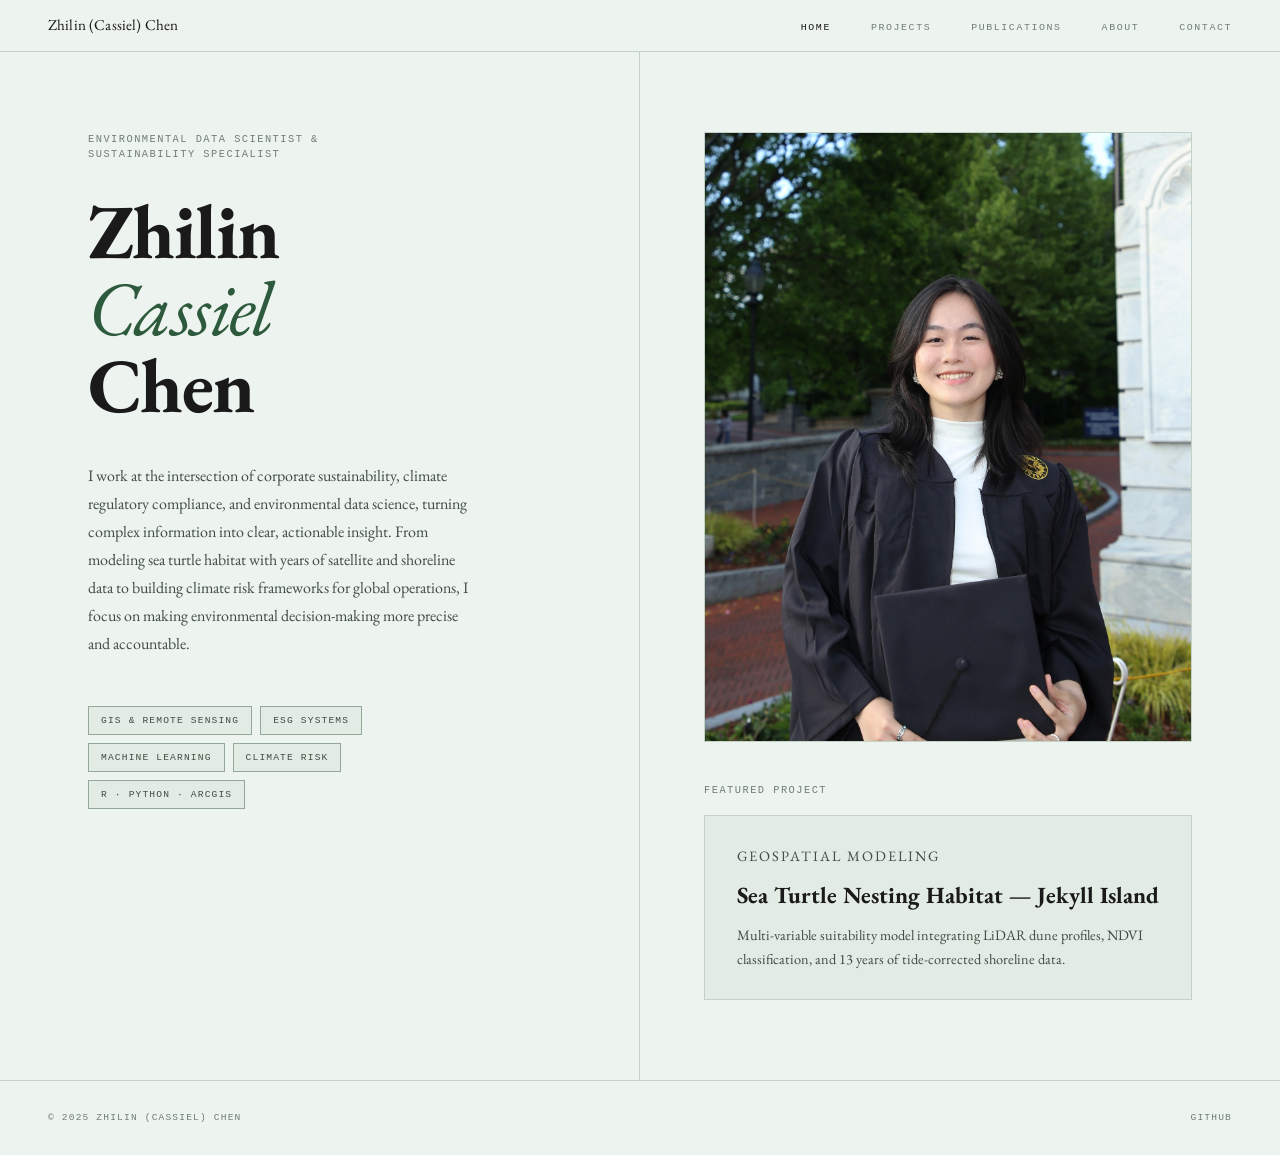
==== index.html @ 7752ccc2 "new publication section" ====
<!DOCTYPE html>
<html lang="en">
<head>
  <meta charset="UTF-8" />
  <meta name="viewport" content="width=device-width, initial-scale=1.0" />
  <title>Zhilin (Cassiel) Chen</title>
  <meta name="description" content="Environmental Data Scientist &amp; Sustainability Specialist. GIS, remote sensing, ESG systems, machine learning, climate risk." />
  <link rel="preconnect" href="https://fonts.googleapis.com" />
  <link rel="preconnect" href="https://fonts.gstatic.com" crossorigin />
  <link href="https://fonts.googleapis.com/css2?family=EB+Garamond:ital,wght@0,400;0,700;1,400;1,700&display=swap" rel="stylesheet" />
  <link rel="stylesheet" href="css/style.css" />
</head>
<body>

  <!-- Navigation -->
  <nav class="site-nav">
    <a href="index.html" class="site-nav__logo">Zhilin (Cassiel) Chen</a>
    <ul class="site-nav__links">
      <li><a href="index.html">Home</a></li>
      <li><a href="projects.html">Projects</a></li>
      <li><a href="publications.html">Publications</a></li>
      <li><a href="about.html">About</a></li>
      <li><a href="contact.html">Contact</a></li>
    </ul>
  </nav>

  <!-- Main -->
  <main class="page-wrapper">
    <div class="home-grid">

      <!-- Left: Text Content -->
      <div class="home-left">
        <p class="label home-subtitle">Environmental Data Scientist &amp;<br>Sustainability Specialist</p>

        <h1 class="home-name">
          Zhilin<br>
          <span class="name-italic">Cassiel</span><br>
          Chen
        </h1>

        <p class="home-bio">
          I work at the intersection of corporate sustainability, climate
          regulatory compliance, and environmental data science, turning
          complex information into clear, actionable insight. From modeling
          sea turtle habitat with years of satellite and shoreline data to
          building climate risk frameworks for global operations, I focus on
          making environmental decision-making more precise and accountable.
        </p>

        <div class="tag-list">
          <span class="tag">GIS &amp; Remote Sensing</span>
          <span class="tag">ESG Systems</span>
          <span class="tag">Machine Learning</span>
          <span class="tag">Climate Risk</span>
          <span class="tag">R · Python · ArcGIS</span>
        </div>
      </div>

      <!-- Right: Stats + Featured Project -->
      <div class="home-right">

        <figure class="home-portrait">
          <img src="assets/home/home-portrait.jpg" alt="Portrait of Zhilin Cassiel Chen in graduation attire." />
        </figure>

        
        <p class="label featured-label">Featured Project</p>
        <a href="projects/sea-turtle.html" class="featured-card">
          <p class="label">Geospatial Modeling</p>
          <h3>Sea Turtle Nesting Habitat — Jekyll Island</h3>
          <p>Multi-variable suitability model integrating LiDAR dune profiles,
             NDVI classification, and 13 years of tide-corrected shoreline data.</p>
        </a>

      </div>
    </div>
  </main>

  <!-- Footer -->
  <footer class="site-footer">
    <p>&copy; 2025 Zhilin (Cassiel) Chen</p>
    <a href="https://github.com/zche124" target="_blank" rel="noopener">GitHub</a>
  </footer>

  <script src="js/main.js"></script>
</body>
</html>
---- css/style.css ----
/* ============================================================
   ZHILIN (CASSIEL) CHEN — PORTFOLIO
   style.css
   ============================================================ */

/* --- Reset & Base ----------------------------------------- */
*, *::before, *::after {
  box-sizing: border-box;
  margin: 0;
  padding: 0;
}

:root {
  --bg:          #edf3ee;
  --bg-card:     #e2ebe4;
  --bg-tag:      #edf3ee;
  --text:        #1a1a1a;
  --text-light:  #6f7f72;
  --text-mid:    #3f4d42;
  --accent:      #2d5a3d;
  --border:      #c3d2c6;
  --border-dark: #93a896;

  --serif:  'EB Garamond', Georgia, 'Times New Roman', serif;
  --mono:   'Courier New', Courier, monospace;
}

html {
  font-size: 16px;
  scroll-behavior: smooth;
}

body {
  background-color: var(--bg);
  color: var(--text);
  font-family: var(--serif);
  font-size: 1rem;
  line-height: 1.65;
  -webkit-font-smoothing: antialiased;
}

a {
  color: inherit;
  text-decoration: none;
}

img {
  display: block;
  max-width: 100%;
}

/* --- Typography helpers ----------------------------------- */
.label {
  font-family: var(--mono);
  font-size: 0.65rem;
  letter-spacing: 0.14em;
  text-transform: uppercase;
  color: var(--text-light);
}

.label--dark {
  color: var(--text-mid);
}

/* --- Navigation ------------------------------------------- */
.site-nav {
  position: sticky;
  top: 0;
  z-index: 100;
  background: var(--bg);
  border-bottom: 1px solid var(--border);
  padding: 0 3rem;
  height: 52px;
  display: flex;
  align-items: center;
  justify-content: space-between;
}

.site-nav__logo {
  font-family: var(--serif);
  font-size: 0.95rem;
  font-weight: 400;
  letter-spacing: 0.01em;
  color: var(--text);
}

.site-nav__links {
  display: flex;
  gap: 2.5rem;
  list-style: none;
}

.site-nav__links a {
  font-family: var(--mono);
  font-size: 0.62rem;
  letter-spacing: 0.16em;
  text-transform: uppercase;
  color: var(--text-light);
  transition: color 0.2s;
}

.site-nav__links a:hover,
.site-nav__links a.active {
  color: var(--text);
}

/* --- Page Wrapper ----------------------------------------- */
.page-wrapper {
  max-width: 1200px;
  margin: 0 auto;
  padding: 0 3rem;
}

/* ============================================================
   HOME PAGE
   ============================================================ */
.home-grid {
  display: grid;
  grid-template-columns: 1fr 1fr;
  gap: 0;
  min-height: calc(100vh - 52px);
}

/* Left column */
.home-left {
  padding: 5rem 4rem 5rem 0;
  border-right: 1px solid var(--border);
  display: flex;
  flex-direction: column;
  justify-content: flex-start;
}

.home-subtitle {
  margin-bottom: 2rem;
  line-height: 1.4;
}

.home-name {
  font-family: var(--serif);
  font-size: clamp(3.8rem, 6vw, 5.5rem);
  font-weight: 700;
  line-height: 1.0;
  letter-spacing: -0.02em;
  margin-bottom: 2.4rem;
}

.home-name .name-italic {
  font-weight: 400;
  font-style: italic;
  color: var(--accent);
}

.home-bio {
  font-family: var(--serif);
  font-size: 1.0rem;
  line-height: 1.75;
  color: var(--text-mid);
  max-width: 380px;
  margin-bottom: 3rem;
}

.tag-list {
  display: flex;
  flex-wrap: wrap;
  gap: 0.5rem;
  max-width: 380px;
}

.tag {
  font-family: var(--mono);
  font-size: 0.6rem;
  letter-spacing: 0.12em;
  text-transform: uppercase;
  border: 1px solid var(--border-dark);
  color: var(--text-mid);
  padding: 0.35rem 0.75rem;
  background: var(--bg-card);
}

/* Right column */
.home-right {
  padding: 5rem 0 5rem 4rem;
  display: flex;
  flex-direction: column;
  justify-content: flex-end;
}

/* Home portrait */
.home-portrait {
  margin: 0 0 2.5rem;
  border: 1px solid var(--border);
  background: var(--bg-card);
  overflow: hidden;
}

.home-portrait img {
  width: 100%;
  aspect-ratio: 4 / 5;
  object-fit: cover;
  object-position: center top;
  display: block;
}

/* Featured project card */
.featured-label {
  margin-bottom: 1rem;
}

.featured-card {
  border: 1px solid var(--border);
  padding: 1.8rem 2rem;
  background: var(--bg-card);
  cursor: pointer;
  transition: border-color 0.2s;
}

.featured-card:hover {
  border-color: var(--border-dark);
}

.featured-card .label {
  margin-bottom: 0.8rem;
}

.featured-card h3 {
  font-family: var(--serif);
  font-size: 1.45rem;
  font-weight: 700;
  line-height: 1.25;
  margin-bottom: 0.8rem;
}

.featured-card p {
  font-family: var(--serif);
  font-size: 0.9rem;
  color: var(--text-mid);
  line-height: 1.65;
}

/* ============================================================
   PROJECTS PAGE
   ============================================================ */
.projects-header {
  padding: 4rem 0 3rem;
  border-bottom: 1px solid var(--border);
  margin-bottom: 0;
}

.projects-header h1 {
  font-family: var(--serif);
  font-size: clamp(2.5rem, 5vw, 4rem);
  font-weight: 700;
  line-height: 1.05;
  letter-spacing: -0.02em;
  margin-top: 1rem;
}

.projects-list {
  border-bottom: 1px solid var(--border);
}

.project-row {
  display: grid;
  grid-template-columns: 3fr 1fr;
  gap: 2rem;
  padding: 2.8rem 0;
  border-bottom: 1px solid var(--border);
  align-items: start;
  cursor: pointer;
  transition: background 0.15s;
}

.project-row:last-child {
  border-bottom: none;
}

.project-row:hover .project-row__title {
  text-decoration: underline;
  text-underline-offset: 3px;
}

.project-row__category {
  margin-bottom: 0.6rem;
}

.project-row__title {
  font-family: var(--serif);
  font-size: 1.55rem;
  font-weight: 700;
  line-height: 1.2;
  letter-spacing: -0.01em;
  margin-bottom: 0.8rem;
}

.project-row__desc {
  font-family: var(--serif);
  font-size: 0.95rem;
  color: var(--text-mid);
  line-height: 1.7;
  max-width: 560px;
}

.project-row__meta {
  text-align: right;
  padding-top: 0.2rem;
}

.project-row__year {
  font-family: var(--mono);
  font-size: 0.65rem;
  letter-spacing: 0.12em;
  color: var(--text-light);
}

.project-row__tags {
  display: flex;
  flex-wrap: wrap;
  gap: 0.4rem;
  margin-top: 0.8rem;
  justify-content: flex-end;
}

/* ============================================================
   PROJECT DETAIL PAGE
   ============================================================ */
.project-detail {
  display: grid;
  grid-template-columns: 2fr 1fr;
  gap: 0;
  padding: 4rem 0 6rem;
}

.project-detail__main {
  padding-right: 4rem;
  border-right: 1px solid var(--border);
}

.project-detail__sidebar {
  padding-left: 3rem;
}

.project-breadcrumb {
  font-family: var(--mono);
  font-size: 0.62rem;
  letter-spacing: 0.14em;
  text-transform: uppercase;
  color: var(--text-light);
  margin-bottom: 2rem;
}

.project-breadcrumb a:hover {
  color: var(--text);
}

.project-breadcrumb span {
  margin: 0 0.6rem;
  color: var(--border-dark);
}

.project-detail__category {
  margin-bottom: 1rem;
}

.project-detail__title {
  font-family: var(--serif);
  font-size: clamp(2rem, 4vw, 3.2rem);
  font-weight: 700;
  line-height: 1.1;
  letter-spacing: -0.02em;
  margin-bottom: 2rem;
}

.project-detail__lead {
  font-family: var(--serif);
  font-size: 1.1rem;
  color: var(--text-mid);
  line-height: 1.75;
  margin-bottom: 2.5rem;
  max-width: 560px;
}

.project-hero {
  padding-bottom: 2.5rem;
  border-bottom: 1px solid var(--border);
  margin-bottom: 2.5rem;
}

.project-hero__meta {
  display: grid;
  grid-template-columns: repeat(2, minmax(0, 1fr));
  gap: 1rem;
  margin-bottom: 1.5rem;
  max-width: 760px;
}

.project-hero__meta-item {
  padding: 1rem 1.1rem;
  background: var(--bg-card);
  border: 1px solid var(--border);
}

.project-hero__meta-item .label {
  display: block;
  margin-bottom: 0.55rem;
}

.project-hero__meta-item p {
  font-size: 0.9rem;
  line-height: 1.6;
  color: var(--text-mid);
}

.project-link-row {
  display: flex;
  flex-wrap: wrap;
  gap: 0.7rem;
}

.project-link-button {
  display: inline-flex;
  align-items: center;
  justify-content: center;
  padding: 0.75rem 1rem;
  border: 1px solid var(--border-dark);
  font-family: var(--mono);
  font-size: 0.68rem;
  letter-spacing: 0.12em;
  text-transform: uppercase;
  color: var(--text);
  transition: background 0.2s, color 0.2s, border-color 0.2s;
}

.project-link-button:hover {
  background: var(--accent);
  border-color: var(--accent);
  color: var(--bg);
}

.project-detail__body h2 {
  font-family: var(--serif);
  font-size: 1.25rem;
  font-weight: 700;
  margin-top: 2.5rem;
  margin-bottom: 0.8rem;
}

.project-detail__body p {
  font-size: 0.975rem;
  line-height: 1.75;
  color: var(--text-mid);
  margin-bottom: 1.2rem;
  max-width: 560px;
}

.project-detail__body ul {
  padding-left: 1.4rem;
  margin-bottom: 1.4rem;
}

.project-detail__body ul li {
  font-size: 0.975rem;
  line-height: 1.75;
  color: var(--text-mid);
  margin-bottom: 0.4rem;
}

.project-section {
  margin-bottom: 2.8rem;
}

.project-card-grid {
  display: grid;
  grid-template-columns: repeat(2, minmax(0, 1fr));
  gap: 1rem;
}

.project-card,
.project-finding,
.project-method-item {
  border: 1px solid var(--border);
  background: var(--bg-card);
  padding: 1.1rem 1.2rem;
}

.project-card h3,
.project-finding h3,
.project-method-item h3 {
  font-family: var(--serif);
  font-size: 1rem;
  margin-bottom: 0.45rem;
}

.project-card p,
.project-finding p,
.project-method-item p,
.project-section__closing {
  max-width: none;
  margin-bottom: 0;
}

.project-method-list {
  display: grid;
  grid-template-columns: repeat(2, minmax(0, 1fr));
  gap: 1rem;
}

.project-visual-grid {
  display: grid;
  grid-template-columns: repeat(2, minmax(0, 1fr));
  gap: 1.25rem;
}

.project-visual {
  margin: 0;
}

.project-visual--wide {
  grid-column: 1 / -1;
}

.project-visual img {
  width: 100%;
  border: 1px solid var(--border);
  background: var(--bg-card);
}

.project-visual figcaption {
  font-size: 0.88rem;
  line-height: 1.65;
  color: var(--text-mid);
  margin-top: 0.8rem;
}

.project-findings {
  display: grid;
  grid-template-columns: repeat(3, minmax(0, 1fr));
  gap: 1rem;
  margin-bottom: 1.2rem;
}

.project-tag-list {
  max-width: 100%;
}

/* Sidebar */
.sidebar-section {
  margin-bottom: 2.5rem;
}

.sidebar-section h4 {
  font-family: var(--mono);
  font-size: 0.6rem;
  letter-spacing: 0.15em;
  text-transform: uppercase;
  color: var(--text-light);
  margin-bottom: 0.9rem;
  padding-bottom: 0.5rem;
  border-bottom: 1px solid var(--border);
}

.sidebar-section p,
.sidebar-section li {
  font-size: 0.88rem;
  color: var(--text-mid);
  line-height: 1.65;
}

.sidebar-section a {
  color: inherit;
}

.sidebar-section a:hover {
  color: var(--accent);
}

.sidebar-section ul {
  list-style: none;
  padding: 0;
}

.sidebar-section ul li {
  padding: 0.25rem 0;
  font-family: var(--mono);
  font-size: 0.7rem;
  letter-spacing: 0.06em;
}

.sidebar-meta {
  font-family: var(--mono);
  font-size: 0.7rem;
  letter-spacing: 0.06em;
  color: var(--text-mid);
}

/* ============================================================
   ABOUT PAGE
   ============================================================ */
.about-grid {
  display: grid;
  grid-template-columns: 1fr 1fr;
  gap: 0;
  padding: 5rem 0 6rem;
}

.about-left {
  padding-right: 4rem;
  border-right: 1px solid var(--border);
}

.about-right {
  padding-left: 4rem;
}

.about-header-label {
  margin-bottom: 1.2rem;
}

.about-map {
  max-width: 460px;
  margin-bottom: 2rem;
}

.about-map__topline {
  margin-bottom: 0.75rem;
}

.about-map__canvas {
  height: 250px;
  border: 1px solid var(--border);
  background: #d9e1db;
  overflow: hidden;
}

.about-map__viewport {
  width: 100%;
  height: 100%;
  overflow-x: auto;
  overflow-y: hidden;
  scrollbar-width: thin;
  scrollbar-color: #93a896 #d9e1db;
  -webkit-overflow-scrolling: touch;
}

.about-map__viewport::-webkit-scrollbar {
  height: 10px;
}

.about-map__viewport::-webkit-scrollbar-track {
  background: #d9e1db;
}

.about-map__viewport::-webkit-scrollbar-thumb {
  background: #93a896;
  border-radius: 999px;
}

.about-map__base {
  width: 1040px;
  min-width: 1040px;
  height: 100%;
  display: block;
}

.about-map__point circle {
  stroke: rgba(255, 255, 255, 0.92);
  stroke-width: 2;
}

.about-map__point line {
  stroke: rgba(59, 73, 62, 0.55);
  stroke-width: 1.1;
}

.about-map__point text {
  font-family: var(--mono);
  font-size: 9px !important;
  letter-spacing: 0.03em;
  text-transform: uppercase;
  fill: var(--text);
}

.about-map__point--born circle,
.about-map__legend-item--born::before {
  background: #2d5a3d;
  fill: #2d5a3d;
}

.about-map__point--school circle,
.about-map__legend-item--school::before {
  background: #8b7b4f;
  fill: #8b7b4f;
}

.about-map__point--lived circle,
.about-map__legend-item--lived::before {
  background: #446f86;
  fill: #446f86;
}

.about-map__point--travel circle,
.about-map__legend-item--travel::before {
  background: #9b5f4a;
  fill: #9b5f4a;
}

.about-map__legend {
  display: flex;
  flex-wrap: wrap;
  gap: 0.7rem 1rem;
  margin-top: 0.85rem;
}

.about-map__legend-item {
  display: inline-flex;
  align-items: center;
  gap: 0.4rem;
  font-family: var(--mono);
  font-size: 0.55rem;
  letter-spacing: 0.1em;
  text-transform: uppercase;
  color: var(--text-mid);
}

.about-map__legend-item::before {
  content: "";
  width: 0.5rem;
  height: 0.5rem;
  border-radius: 999px;
  display: inline-block;
}

.about-name {
  font-family: var(--serif);
  font-size: clamp(2.8rem, 5vw, 4rem);
  font-weight: 700;
  line-height: 1.05;
  letter-spacing: -0.02em;
  margin-bottom: 2.5rem;
}

.about-name em {
  font-style: italic;
  color: var(--accent);
  font-weight: 400;
}

.about-bio p {
  font-family: var(--serif);
  font-size: 1.0rem;
  line-height: 1.8;
  color: var(--text-mid);
  margin-bottom: 1.4rem;
  max-width: 460px;
}

.experience-section {
  margin-bottom: 3rem;
}

.experience-section h3 {
  font-family: var(--mono);
  font-size: 0.62rem;
  letter-spacing: 0.16em;
  text-transform: uppercase;
  color: var(--text-light);
  margin-bottom: 1.5rem;
  padding-bottom: 0.6rem;
  border-bottom: 1px solid var(--border);
}

.experience-item {
  padding: 1.4rem 0;
  border-bottom: 1px solid var(--border);
}

.experience-item:last-child {
  border-bottom: none;
}

.experience-item__header {
  display: flex;
  justify-content: space-between;
  align-items: flex-start;
  margin-bottom: 0.3rem;
}

.experience-item__title {
  font-family: var(--serif);
  font-size: 1.0rem;
  font-weight: 700;
  line-height: 1.3;
}

.experience-item__date {
  font-family: var(--mono);
  font-size: 0.6rem;
  letter-spacing: 0.1em;
  color: var(--text-light);
  white-space: nowrap;
  padding-top: 0.15rem;
}

.experience-item__org {
  font-family: var(--mono);
  font-size: 0.65rem;
  letter-spacing: 0.1em;
  color: var(--text-mid);
  margin-bottom: 0.6rem;
  text-transform: uppercase;
}

.experience-item__desc {
  font-size: 0.9rem;
  color: var(--text-light);
  line-height: 1.65;
}

/* ============================================================
   CONTACT PAGE
   ============================================================ */
.contact-grid {
  display: grid;
  grid-template-columns: 1fr 1fr;
  gap: 0;
  padding: 5rem 0 6rem;
  min-height: calc(100vh - 52px);
}

.contact-left {
  padding-right: 4rem;
  border-right: 1px solid var(--border);
}

.contact-right {
  padding-left: 4rem;
}

.contact-heading {
  font-family: var(--serif);
  font-size: clamp(2.8rem, 5vw, 4.5rem);
  font-weight: 700;
  line-height: 1.05;
  letter-spacing: -0.02em;
  margin-top: 1rem;
  margin-bottom: 2rem;
}

.contact-intro {
  font-family: var(--serif);
  font-size: 1.0rem;
  line-height: 1.8;
  color: var(--text-mid);
  max-width: 400px;
  margin-bottom: 3rem;
}

.contact-links {
  list-style: none;
}

.contact-links li {
  border-top: 1px solid var(--border);
  padding: 1.2rem 0;
}

.contact-links li:last-child {
  border-bottom: 1px solid var(--border);
}

.contact-link-label {
  font-family: var(--mono);
  font-size: 0.6rem;
  letter-spacing: 0.14em;
  text-transform: uppercase;
  color: var(--text-light);
  margin-bottom: 0.25rem;
}

.contact-link-value {
  font-family: var(--serif);
  font-size: 1.05rem;
  color: var(--text);
  transition: color 0.2s;
}

.contact-link-value:hover {
  color: var(--text-light);
}

/* Contact form */
.contact-form-label {
  font-family: var(--mono);
  font-size: 0.62rem;
  letter-spacing: 0.16em;
  text-transform: uppercase;
  color: var(--text-light);
  margin-bottom: 2rem;
  padding-bottom: 0.6rem;
  border-bottom: 1px solid var(--border);
  display: block;
}

.form-group {
  margin-bottom: 1.6rem;
}

.form-group label {
  display: block;
  font-family: var(--mono);
  font-size: 0.6rem;
  letter-spacing: 0.13em;
  text-transform: uppercase;
  color: var(--text-light);
  margin-bottom: 0.5rem;
}

.form-group input,
.form-group textarea {
  width: 100%;
  background: transparent;
  border: none;
  border-bottom: 1px solid var(--border);
  padding: 0.6rem 0;
  font-family: var(--serif);
  font-size: 0.95rem;
  color: var(--text);
  outline: none;
  transition: border-color 0.2s;
  -webkit-appearance: none;
  border-radius: 0;
}

.form-group input:focus,
.form-group textarea:focus {
  border-bottom-color: var(--text);
}

.form-group textarea {
  resize: vertical;
  min-height: 120px;
  line-height: 1.65;
}

.btn {
  font-family: var(--mono);
  font-size: 0.62rem;
  letter-spacing: 0.16em;
  text-transform: uppercase;
  color: var(--text);
  border: 1px solid var(--border-dark);
  background: transparent;
  padding: 0.8rem 2rem;
  cursor: pointer;
  transition: background 0.2s, color 0.2s;
}

.btn:hover {
  background: var(--text);
  color: var(--bg);
}

/* Form feedback */
.form-feedback {
  display: none;
  font-family: var(--mono);
  font-size: 0.65rem;
  letter-spacing: 0.1em;
  text-transform: uppercase;
  color: var(--text-mid);
  margin-top: 1rem;
}

/* ============================================================
   PAGE HEADER (shared)
   ============================================================ */
.page-header {
  padding: 4rem 0 2.5rem;
  border-bottom: 1px solid var(--border);
  margin-bottom: 0;
}

.page-header .label {
  margin-bottom: 1rem;
  display: block;
}

.page-header h1 {
  font-family: var(--serif);
  font-size: clamp(2.5rem, 5vw, 4rem);
  font-weight: 700;
  letter-spacing: -0.02em;
  line-height: 1.05;
}

/* ============================================================
   FOOTER
   ============================================================ */
.site-footer {
  border-top: 1px solid var(--border);
  padding: 1.8rem 3rem;
  display: flex;
  align-items: center;
  justify-content: space-between;
}

.site-footer p,
.site-footer a {
  font-family: var(--mono);
  font-size: 0.6rem;
  letter-spacing: 0.12em;
  text-transform: uppercase;
  color: var(--text-light);
}

.site-footer a:hover {
  color: var(--text);
}

/* ============================================================
   RESPONSIVE
   ============================================================ */
@media (max-width: 900px) {
  .site-nav {
    padding: 0 1.5rem;
  }

  .page-wrapper {
    padding: 0 1.5rem;
  }

  .home-grid,
  .about-grid,
  .contact-grid,
  .project-detail {
    grid-template-columns: 1fr;
  }

  .home-left {
    padding: 3rem 0;
    border-right: none;
    border-bottom: 1px solid var(--border);
  }

  .home-right {
    padding: 3rem 0;
  }

  .home-bio {
    max-width: 100%;
  }

  .tag-list {
    max-width: 100%;
  }

  .about-left {
    padding-right: 0;
    border-right: none;
    border-bottom: 1px solid var(--border);
    padding-bottom: 3rem;
  }

  .about-right {
    padding-left: 0;
    padding-top: 3rem;
  }

  .about-map {
    max-width: 100%;
  }

  .contact-left {
    padding-right: 0;
    border-right: none;
    border-bottom: 1px solid var(--border);
    padding-bottom: 3rem;
  }

  .contact-right {
    padding-left: 0;
    padding-top: 3rem;
  }

  .project-detail__main {
    padding-right: 0;
    border-right: none;
    border-bottom: 1px solid var(--border);
    padding-bottom: 3rem;
  }

  .project-detail__sidebar {
    padding-left: 0;
    padding-top: 3rem;
  }

  .project-hero__meta,
  .project-card-grid,
  .project-method-list,
  .project-visual-grid,
  .project-findings {
    grid-template-columns: 1fr;
  }

  .project-row {
    grid-template-columns: 1fr;
    gap: 0.8rem;
  }

  .project-row__meta {
    text-align: left;
  }

  .project-row__tags {
    justify-content: flex-start;
  }

  .site-footer {
    flex-direction: column;
    gap: 0.8rem;
    text-align: center;
    padding: 1.5rem;
  }
}

@media (max-width: 600px) {
  .site-nav__links {
    gap: 1.4rem;
  }

  .home-name {
    font-size: 3.2rem;
  }

  .about-map__canvas {
    height: 220px;
  }

  .about-map__base {
    width: 960px;
    min-width: 960px;
  }
}
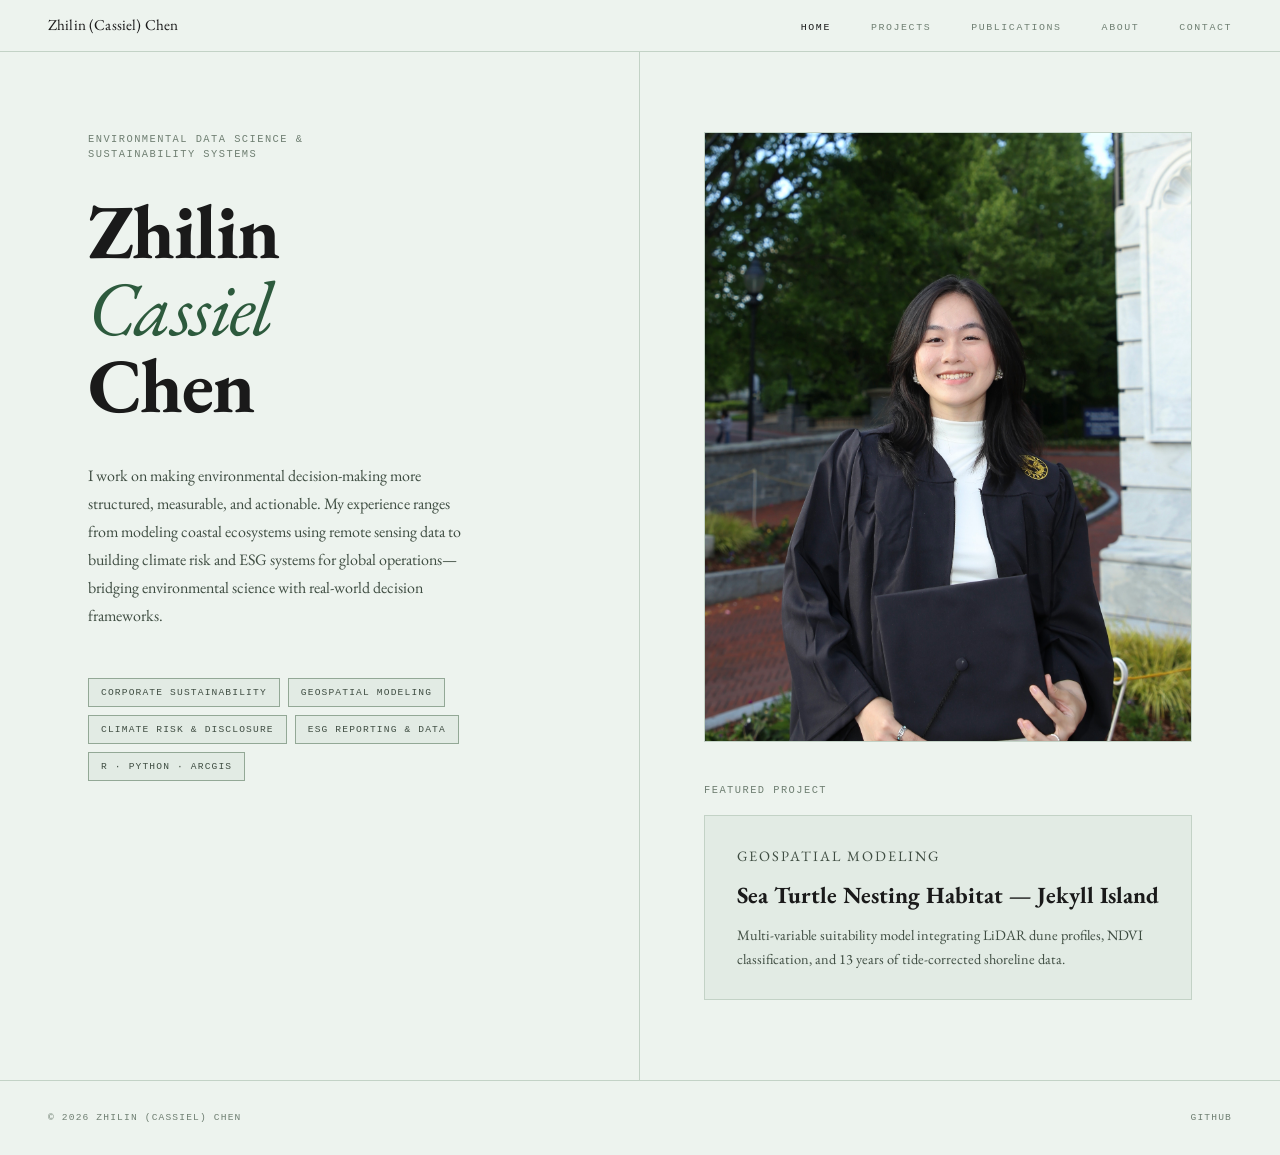
==== commit 99b0386b: "Revised Home Page Content Updated the content and structure of the index.html file, including change" ====
--- a/index.html
+++ b/index.html
@@ -15,13 +15,13 @@
   <!-- Navigation -->
   <nav class="site-nav">
     <a href="index.html" class="site-nav__logo">Zhilin (Cassiel) Chen</a>
-    <ul class="site-nav__links">
-      <li><a href="index.html">Home</a></li>
-      <li><a href="projects.html">Projects</a></li>
-      <li><a href="publications.html">Publications</a></li>
-      <li><a href="about.html">About</a></li>
-      <li><a href="contact.html">Contact</a></li>
-    </ul>
+    <ul class="site-nav__links">
+      <li><a href="index.html">Home</a></li>
+      <li><a href="projects.html">Projects</a></li>
+      <li><a href="publications.html">Publications</a></li>
+      <li><a href="about.html">About</a></li>
+      <li><a href="contact.html">Contact</a></li>
+    </ul>
   </nav>
 
   <!-- Main -->
@@ -30,7 +30,7 @@
 
       <!-- Left: Text Content -->
       <div class="home-left">
-        <p class="label home-subtitle">Environmental Data Scientist &amp;<br>Sustainability Specialist</p>
+        <p class="label home-subtitle">Environmental Data Science &amp;<br>Sustainability Systems</p>
 
         <h1 class="home-name">
           Zhilin<br>
@@ -39,19 +39,18 @@
         </h1>
 
         <p class="home-bio">
-          I work at the intersection of corporate sustainability, climate
-          regulatory compliance, and environmental data science, turning
-          complex information into clear, actionable insight. From modeling
-          sea turtle habitat with years of satellite and shoreline data to
-          building climate risk frameworks for global operations, I focus on
-          making environmental decision-making more precise and accountable.
+          I work on making environmental decision-making more structured, 
+          measurable, and actionable. My experience ranges from modeling 
+          coastal ecosystems using remote sensing data to building climate 
+          risk and ESG systems for global operations—bridging environmental 
+          science with real-world decision frameworks.
         </p>
 
         <div class="tag-list">
-          <span class="tag">GIS &amp; Remote Sensing</span>
-          <span class="tag">ESG Systems</span>
-          <span class="tag">Machine Learning</span>
-          <span class="tag">Climate Risk</span>
+          <span class="tag">Corporate Sustainability</span>
+          <span class="tag">Geospatial Modeling</span>
+          <span class="tag">Climate Risk &amp; Disclosure</span>
+          <span class="tag">ESG Reporting &amp; Data</span>
           <span class="tag">R · Python · ArcGIS</span>
         </div>
       </div>
@@ -78,7 +77,7 @@
 
   <!-- Footer -->
   <footer class="site-footer">
-    <p>&copy; 2025 Zhilin (Cassiel) Chen</p>
+    <p>&copy; 2026 Zhilin (Cassiel) Chen</p>
     <a href="https://github.com/zche124" target="_blank" rel="noopener">GitHub</a>
   </footer>
 
--- a/css/style.css
+++ b/css/style.css
@@ -809,11 +809,24 @@
   text-transform: uppercase;
 }
 
-.experience-item__desc {
-  font-size: 0.9rem;
-  color: var(--text-light);
-  line-height: 1.65;
-}
+.experience-item__desc {
+  font-size: 0.9rem;
+  color: var(--text-light);
+  line-height: 1.65;
+}
+
+.experience-item__desc--list {
+  margin: 0;
+  padding-left: 1.1rem;
+}
+
+.experience-item__desc--list li {
+  margin-bottom: 0.35rem;
+}
+
+.experience-item__desc--list li:last-child {
+  margin-bottom: 0;
+}
 
 /* ============================================================
    CONTACT PAGE
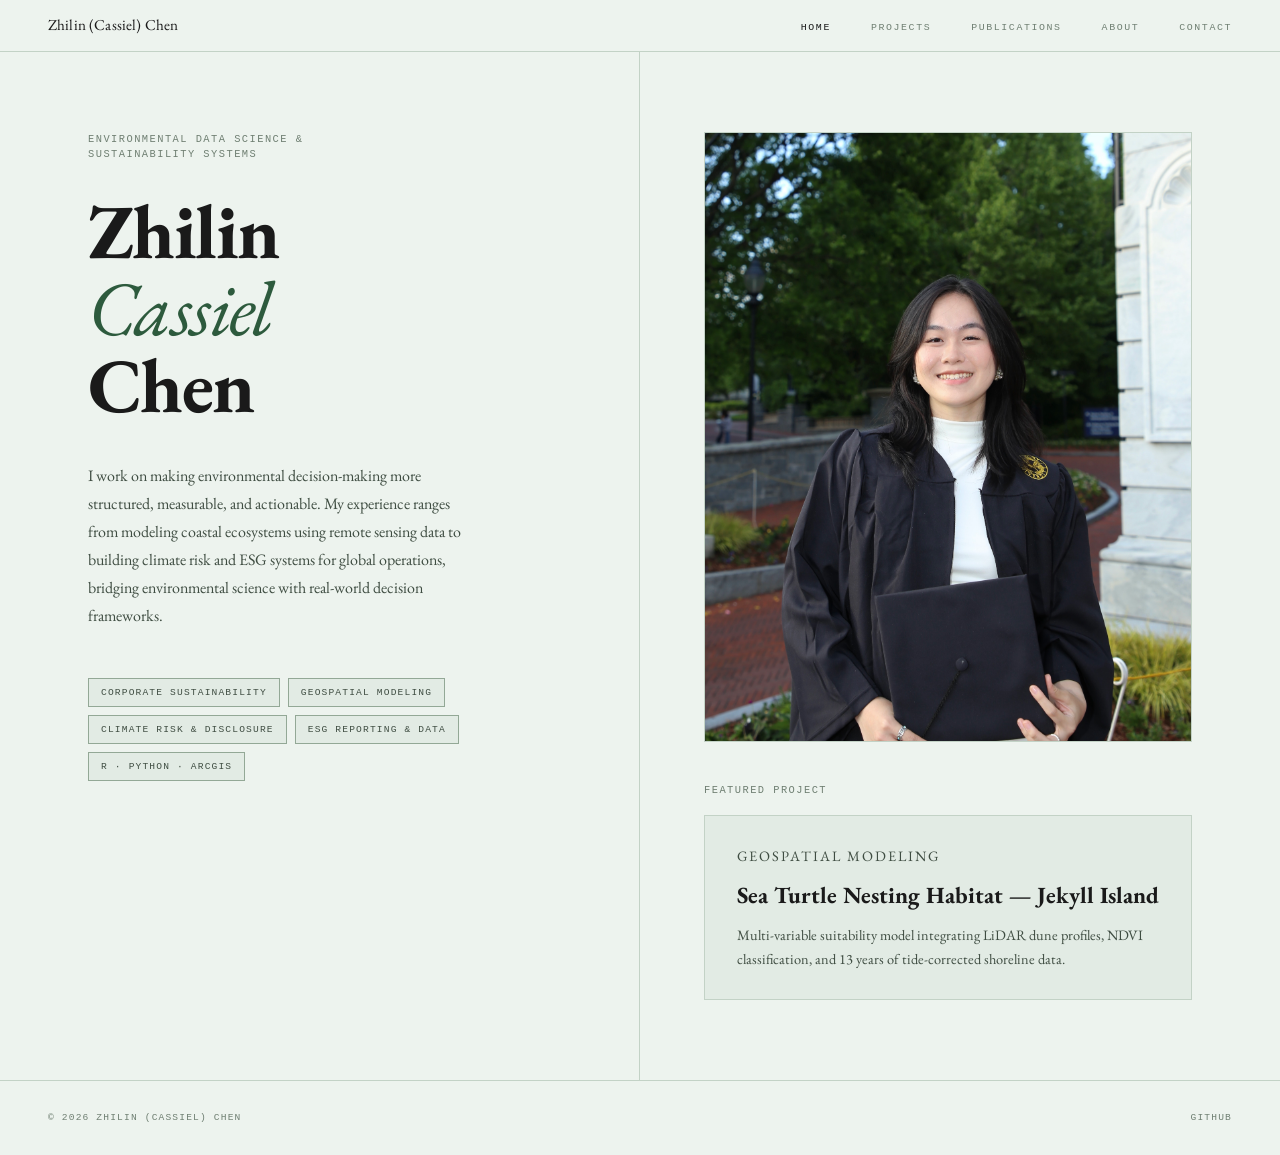
==== commit b6c544e6: "Fix HTML encoding issues in index.html" ====
--- a/index.html
+++ b/index.html
@@ -42,7 +42,7 @@
           I work on making environmental decision-making more structured, 
           measurable, and actionable. My experience ranges from modeling 
           coastal ecosystems using remote sensing data to building climate 
-          risk and ESG systems for global operations—bridging environmental 
+          risk and ESG systems for global operations, bridging environmental 
           science with real-world decision frameworks.
         </p>
 
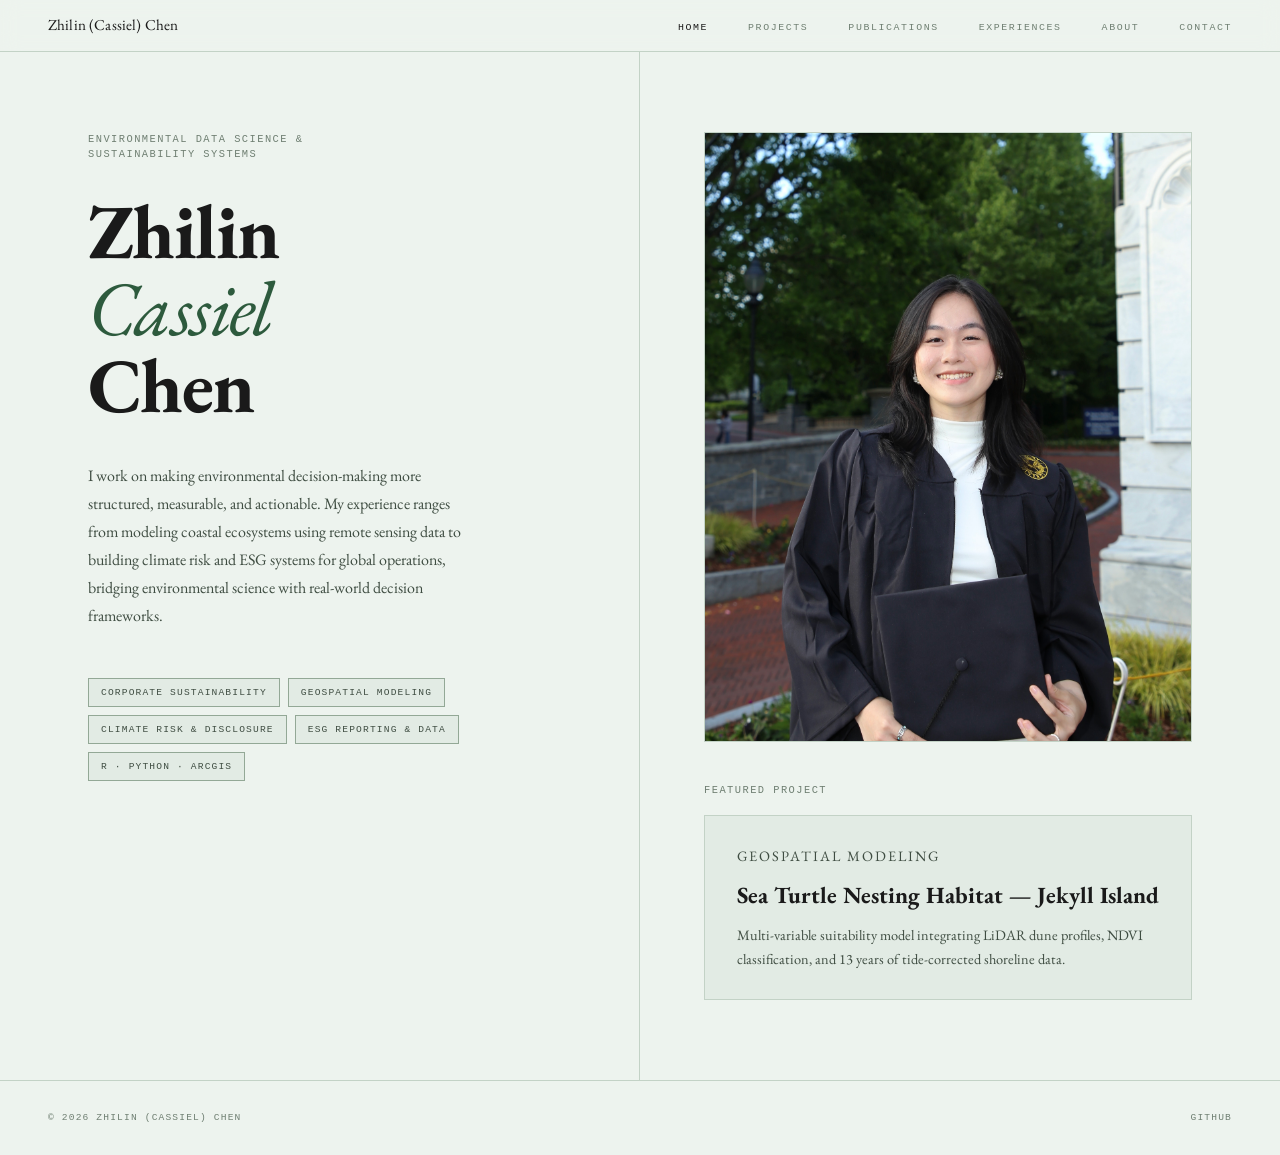
==== commit 33d2d81f: "new page addition" ====
--- a/index.html
+++ b/index.html
@@ -15,13 +15,14 @@
   <!-- Navigation -->
   <nav class="site-nav">
     <a href="index.html" class="site-nav__logo">Zhilin (Cassiel) Chen</a>
-    <ul class="site-nav__links">
-      <li><a href="index.html">Home</a></li>
-      <li><a href="projects.html">Projects</a></li>
-      <li><a href="publications.html">Publications</a></li>
-      <li><a href="about.html">About</a></li>
-      <li><a href="contact.html">Contact</a></li>
-    </ul>
+    <ul class="site-nav__links">
+      <li><a href="index.html">Home</a></li>
+      <li><a href="projects.html">Projects</a></li>
+      <li><a href="publications.html">Publications</a></li>
+      <li><a href="experiences.html">Experiences</a></li>
+      <li><a href="about.html">About</a></li>
+      <li><a href="contact.html">Contact</a></li>
+    </ul>
   </nav>
 
   <!-- Main -->
--- a/css/style.css
+++ b/css/style.css
@@ -30,13 +30,19 @@
   scroll-behavior: smooth;
 }
 
-body {
-  background-color: var(--bg);
-  color: var(--text);
-  font-family: var(--serif);
-  font-size: 1rem;
-  line-height: 1.65;
-  -webkit-font-smoothing: antialiased;
+body {
+  background-color: var(--bg);
+  background-image:
+    linear-gradient(rgba(237, 243, 238, 0.74), rgba(237, 243, 238, 0.82)),
+    url("../assets/contact/contact-background.png");
+  background-size: cover;
+  background-position: center center;
+  background-attachment: fixed;
+  color: var(--text);
+  font-family: var(--serif);
+  font-size: 1rem;
+  line-height: 1.65;
+  -webkit-font-smoothing: antialiased;
 }
 
 a {
@@ -63,14 +69,15 @@
 }
 
 /* --- Navigation ------------------------------------------- */
-.site-nav {
-  position: sticky;
-  top: 0;
-  z-index: 100;
-  background: var(--bg);
-  border-bottom: 1px solid var(--border);
-  padding: 0 3rem;
-  height: 52px;
+.site-nav {
+  position: sticky;
+  top: 0;
+  z-index: 100;
+  background: rgba(237, 243, 238, 0.84);
+  backdrop-filter: blur(10px);
+  border-bottom: 1px solid var(--border);
+  padding: 0 3rem;
+  height: 52px;
   display: flex;
   align-items: center;
   justify-content: space-between;
@@ -105,11 +112,11 @@
 }
 
 /* --- Page Wrapper ----------------------------------------- */
-.page-wrapper {
-  max-width: 1200px;
-  margin: 0 auto;
-  padding: 0 3rem;
-}
+.page-wrapper {
+  max-width: 1200px;
+  margin: 0 auto;
+  padding: 0 3rem;
+}
 
 /* ============================================================
    HOME PAGE
@@ -255,9 +262,9 @@
   margin-top: 1rem;
 }
 
-.projects-list {
-  border-bottom: 1px solid var(--border);
-}
+.projects-list {
+  border-bottom: 1px solid var(--border);
+}
 
 .project-row {
   display: grid;
@@ -312,13 +319,171 @@
   color: var(--text-light);
 }
 
-.project-row__tags {
-  display: flex;
-  flex-wrap: wrap;
-  gap: 0.4rem;
-  margin-top: 0.8rem;
-  justify-content: flex-end;
-}
+.project-row__tags {
+  display: flex;
+  flex-wrap: wrap;
+  gap: 0.4rem;
+  margin-top: 0.8rem;
+  justify-content: flex-end;
+}
+
+/* ============================================================
+   EXPERIENCES PAGE
+   ============================================================ */
+.experience-shell {
+  padding: 4rem 0 6rem;
+}
+
+.experience-shell__header {
+  max-width: 640px;
+  margin-bottom: 2rem;
+}
+
+.experience-shell__header h1 {
+  font-family: var(--serif);
+  font-size: clamp(2.5rem, 5vw, 4rem);
+  font-weight: 700;
+  line-height: 1.05;
+  letter-spacing: -0.02em;
+  margin-top: 1rem;
+  margin-bottom: 1rem;
+}
+
+.experience-shell__intro {
+  font-size: 1rem;
+  line-height: 1.8;
+  color: var(--text-mid);
+  max-width: 560px;
+}
+
+.experience-map-panel {
+  border: 1px solid var(--border);
+  background: rgba(237, 243, 238, 0.76);
+  padding: 1rem;
+}
+
+.experience-map-panel__frame {
+  position: relative;
+  overflow: hidden;
+  border: 1px solid rgba(195, 210, 198, 0.85);
+  background: #eef2ee;
+}
+
+.experience-map-panel__image {
+  width: 100%;
+  min-height: 540px;
+  object-fit: cover;
+  object-position: center center;
+  display: block;
+  filter: grayscale(1) brightness(1.1) contrast(0.8) opacity(0.48);
+}
+
+.experience-pin {
+  position: absolute;
+  transform: translate(-50%, -50%);
+  border: none;
+  background: transparent;
+  padding: 0;
+  cursor: pointer;
+  display: inline-flex;
+  flex-direction: column;
+  align-items: center;
+  gap: 0.35rem;
+}
+
+.experience-pin__dot {
+  width: 0.9rem;
+  height: 0.9rem;
+  border-radius: 999px;
+  background: var(--accent);
+  border: 2px solid rgba(255, 255, 255, 0.96);
+  box-shadow: 0 0 0 1px rgba(45, 90, 61, 0.25);
+}
+
+.experience-pin__label {
+  font-family: var(--mono);
+  font-size: 0.56rem;
+  letter-spacing: 0.12em;
+  text-transform: uppercase;
+  color: var(--text);
+  background: rgba(237, 243, 238, 0.9);
+  border: 1px solid rgba(147, 168, 150, 0.6);
+  padding: 0.18rem 0.35rem;
+}
+
+.experience-overlay {
+  position: fixed;
+  inset: 0;
+  background: rgba(19, 28, 22, 0.24);
+  backdrop-filter: blur(4px);
+  z-index: 250;
+}
+
+.experience-modal {
+  position: fixed;
+  top: 50%;
+  left: 50%;
+  transform: translate(-50%, -50%);
+  width: min(860px, calc(100vw - 2rem));
+  display: grid;
+  grid-template-columns: 1fr 1fr;
+  background: rgba(237, 243, 238, 0.97);
+  border: 1px solid var(--border-dark);
+  z-index: 260;
+}
+
+.experience-modal__close {
+  position: absolute;
+  top: 0.8rem;
+  right: 0.9rem;
+  border: none;
+  background: transparent;
+  color: var(--text-mid);
+  font-size: 1.6rem;
+  line-height: 1;
+  cursor: pointer;
+}
+
+.experience-modal__image-wrap {
+  border-right: 1px solid var(--border);
+  background: var(--bg-card);
+}
+
+.experience-modal__image {
+  width: 100%;
+  height: 100%;
+  min-height: 360px;
+  object-fit: cover;
+}
+
+.experience-modal__caption {
+  font-family: var(--mono);
+  font-size: 0.58rem;
+  letter-spacing: 0.1em;
+  text-transform: uppercase;
+  color: var(--text-light);
+  padding: 0.8rem 1rem 1rem;
+}
+
+.experience-modal__content {
+  padding: 3rem 2.3rem 2.2rem;
+}
+
+.experience-modal__content h2 {
+  font-family: var(--serif);
+  font-size: 2rem;
+  line-height: 1.1;
+  margin: 0.8rem 0 1rem;
+}
+
+.experience-modal__content p:last-child {
+  color: var(--text-mid);
+  line-height: 1.75;
+}
+
+.experience-modal-open {
+  overflow: hidden;
+}
 
 /* ============================================================
    PROJECT DETAIL PAGE
@@ -828,25 +993,28 @@
   margin-bottom: 0;
 }
 
-/* ============================================================
-   CONTACT PAGE
-   ============================================================ */
-.contact-grid {
-  display: grid;
-  grid-template-columns: 1fr 1fr;
-  gap: 0;
-  padding: 5rem 0 6rem;
-  min-height: calc(100vh - 52px);
-}
-
-.contact-left {
-  padding-right: 4rem;
-  border-right: 1px solid var(--border);
-}
-
-.contact-right {
-  padding-left: 4rem;
-}
+/* ============================================================
+   CONTACT PAGE
+   ============================================================ */
+.contact-grid {
+  display: grid;
+  grid-template-columns: 1fr 1fr;
+  gap: 0;
+  padding: 5rem 0 6rem;
+  min-height: calc(100vh - 52px);
+  backdrop-filter: blur(1px);
+}
+
+.contact-left {
+  padding-right: 4rem;
+  border-right: 1px solid var(--border);
+  background: rgba(237, 243, 238, 0.68);
+}
+
+.contact-right {
+  padding-left: 4rem;
+  background: rgba(237, 243, 238, 0.76);
+}
 
 .contact-heading {
   font-family: var(--serif);
@@ -1084,15 +1252,17 @@
 
   .contact-left {
     padding-right: 0;
-    border-right: none;
-    border-bottom: 1px solid var(--border);
-    padding-bottom: 3rem;
-  }
-
-  .contact-right {
-    padding-left: 0;
-    padding-top: 3rem;
-  }
+    border-right: none;
+    border-bottom: 1px solid var(--border);
+    padding-bottom: 3rem;
+    background: rgba(237, 243, 238, 0.72);
+  }
+
+  .contact-right {
+    padding-left: 0;
+    padding-top: 3rem;
+    background: rgba(237, 243, 238, 0.8);
+  }
 
   .project-detail__main {
     padding-right: 0;
@@ -1118,10 +1288,23 @@
     grid-template-columns: 1fr;
     gap: 0.8rem;
   }
-
-  .project-row__meta {
-    text-align: left;
-  }
+
+  .experience-map-panel__image {
+    min-height: 420px;
+  }
+
+  .experience-modal {
+    grid-template-columns: 1fr;
+  }
+
+  .experience-modal__image-wrap {
+    border-right: none;
+    border-bottom: 1px solid var(--border);
+  }
+
+  .project-row__meta {
+    text-align: left;
+  }
 
   .project-row__tags {
     justify-content: flex-start;
@@ -1152,4 +1335,17 @@
     width: 960px;
     min-width: 960px;
   }
-}
+
+  .experience-map-panel {
+    padding: 0.7rem;
+  }
+
+  .experience-map-panel__image {
+    min-height: 300px;
+  }
+
+  .experience-pin__label {
+    font-size: 0.48rem;
+    letter-spacing: 0.08em;
+  }
+}
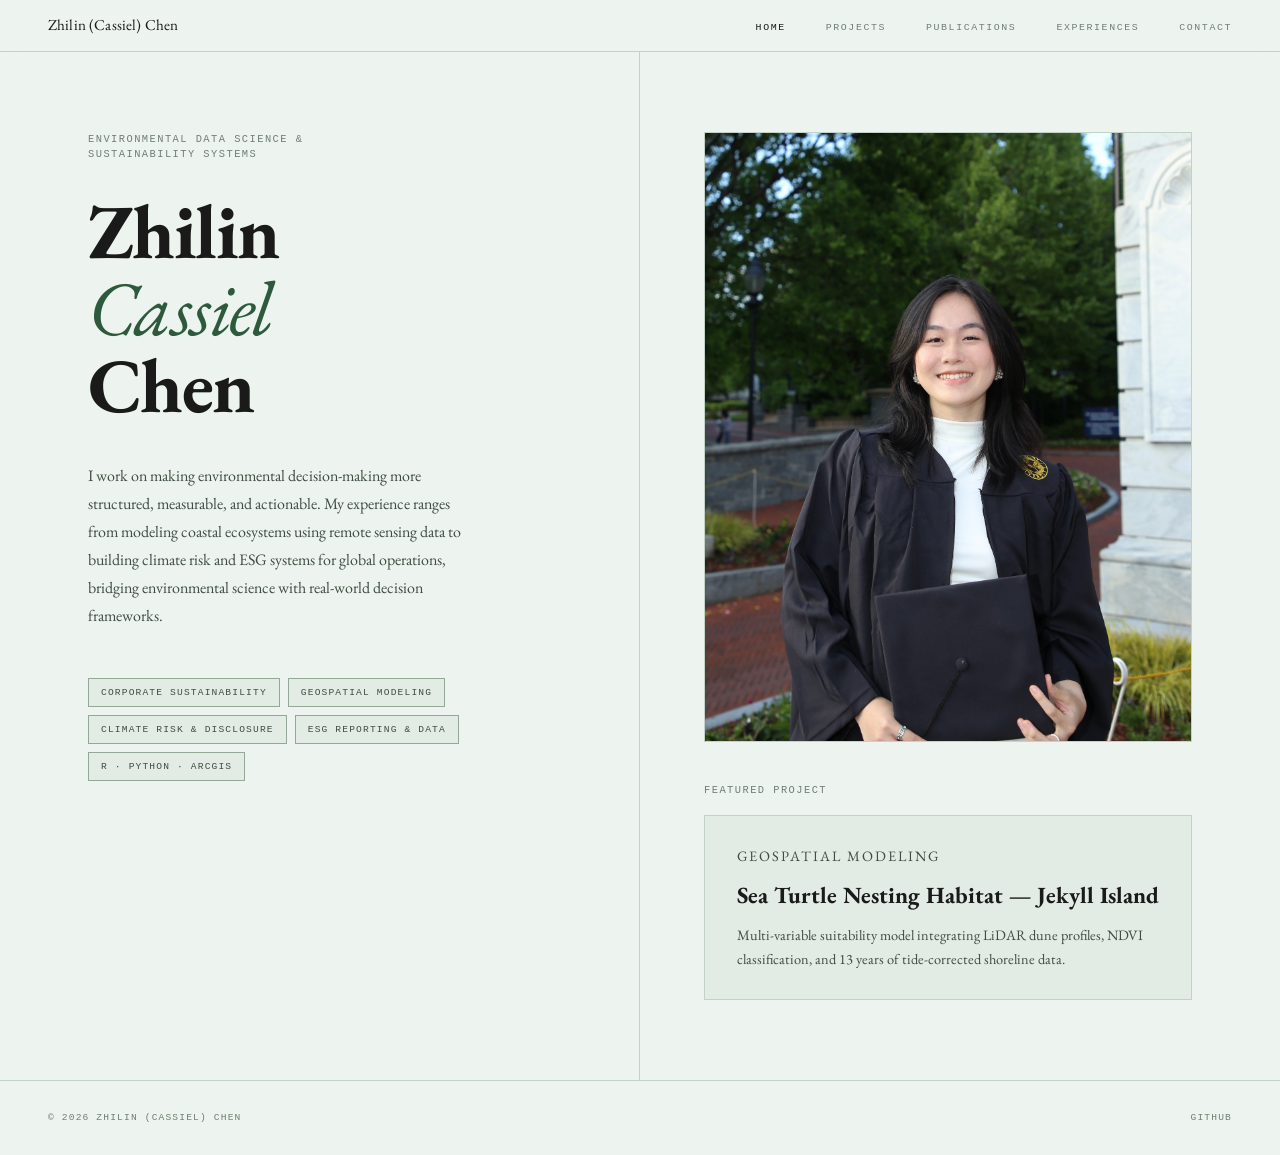
==== commit 678005b1: "hiding the about page" ====
--- a/index.html
+++ b/index.html
@@ -20,7 +20,6 @@
       <li><a href="projects.html">Projects</a></li>
       <li><a href="publications.html">Publications</a></li>
       <li><a href="experiences.html">Experiences</a></li>
-      <li><a href="about.html">About</a></li>
       <li><a href="contact.html">Contact</a></li>
     </ul>
   </nav>
--- a/css/style.css
+++ b/css/style.css
@@ -362,18 +362,25 @@
   padding: 1rem;
 }
 
+.experience-map-panel__viewport {
+  overflow: auto;
+  border: 1px solid rgba(195, 210, 198, 0.85);
+  background: #eef2ee;
+  cursor: zoom-in;
+}
+
 .experience-map-panel__frame {
   position: relative;
-  overflow: hidden;
-  border: 1px solid rgba(195, 210, 198, 0.85);
-  background: #eef2ee;
+  width: calc(100% * var(--map-zoom, 1));
+  min-width: 100%;
+  aspect-ratio: 2 / 1;
 }
 
 .experience-map-panel__image {
   width: 100%;
-  min-height: 540px;
-  object-fit: cover;
-  object-position: center center;
+  height: 100%;
+  object-fit: contain;
+  object-position: center top;
   display: block;
   filter: grayscale(1) brightness(1.1) contrast(0.8) opacity(0.48);
 }
@@ -401,6 +408,7 @@
 }
 
 .experience-pin__label {
+  display: inline-block;
   font-family: var(--mono);
   font-size: 0.56rem;
   letter-spacing: 0.12em;
@@ -409,6 +417,8 @@
   background: rgba(237, 243, 238, 0.9);
   border: 1px solid rgba(147, 168, 150, 0.6);
   padding: 0.18rem 0.35rem;
+  white-space: nowrap;
+  transform: translate(var(--label-x, 0), var(--label-y, 0));
 }
 
 .experience-overlay {
@@ -419,32 +429,52 @@
   z-index: 250;
 }
 
+.experience-overlay[hidden],
+.experience-modal[hidden] {
+  display: none !important;
+}
+
 .experience-modal {
   position: fixed;
   top: 50%;
   left: 50%;
   transform: translate(-50%, -50%);
   width: min(860px, calc(100vw - 2rem));
+  max-height: min(78vh, 700px);
   display: grid;
   grid-template-columns: 1fr 1fr;
   background: rgba(237, 243, 238, 0.97);
   border: 1px solid var(--border-dark);
   z-index: 260;
+  overflow: hidden;
 }
 
 .experience-modal__close {
   position: absolute;
   top: 0.8rem;
   right: 0.9rem;
+  z-index: 3;
+  width: 2rem;
+  height: 2rem;
+  display: inline-flex;
+  align-items: center;
+  justify-content: center;
   border: none;
-  background: transparent;
-  color: var(--text-mid);
+  background: rgba(237, 243, 238, 0.9);
+  color: var(--text);
   font-size: 1.6rem;
   line-height: 1;
   cursor: pointer;
+  border-radius: 999px;
+  box-shadow: 0 0 0 1px rgba(111, 132, 120, 0.3);
+}
+
+.experience-modal__close:hover {
+  background: rgba(226, 235, 228, 0.98);
 }
 
 .experience-modal__image-wrap {
+  position: relative;
   border-right: 1px solid var(--border);
   background: var(--bg-card);
 }
@@ -452,8 +482,36 @@
 .experience-modal__image {
   width: 100%;
   height: 100%;
-  min-height: 360px;
   object-fit: cover;
+}
+
+.experience-modal__nav {
+  position: absolute;
+  top: 50%;
+  transform: translateY(-50%);
+  width: 2.4rem;
+  height: 2.4rem;
+  display: inline-flex;
+  align-items: center;
+  justify-content: center;
+  border: 1px solid rgba(147, 168, 150, 0.75);
+  background: rgba(237, 243, 238, 0.9);
+  color: var(--text);
+  font-size: 1rem;
+  cursor: pointer;
+  z-index: 2;
+}
+
+.experience-modal__nav--prev {
+  left: 0.85rem;
+}
+
+.experience-modal__nav--next {
+  right: 0.85rem;
+}
+
+.experience-modal__nav[hidden] {
+  display: none;
 }
 
 .experience-modal__caption {
@@ -467,6 +525,7 @@
 
 .experience-modal__content {
   padding: 3rem 2.3rem 2.2rem;
+  overflow-y: auto;
 }
 
 .experience-modal__content h2 {
@@ -479,6 +538,7 @@
 .experience-modal__content p:last-child {
   color: var(--text-mid);
   line-height: 1.75;
+  white-space: pre-line;
 }
 
 .experience-modal-open {
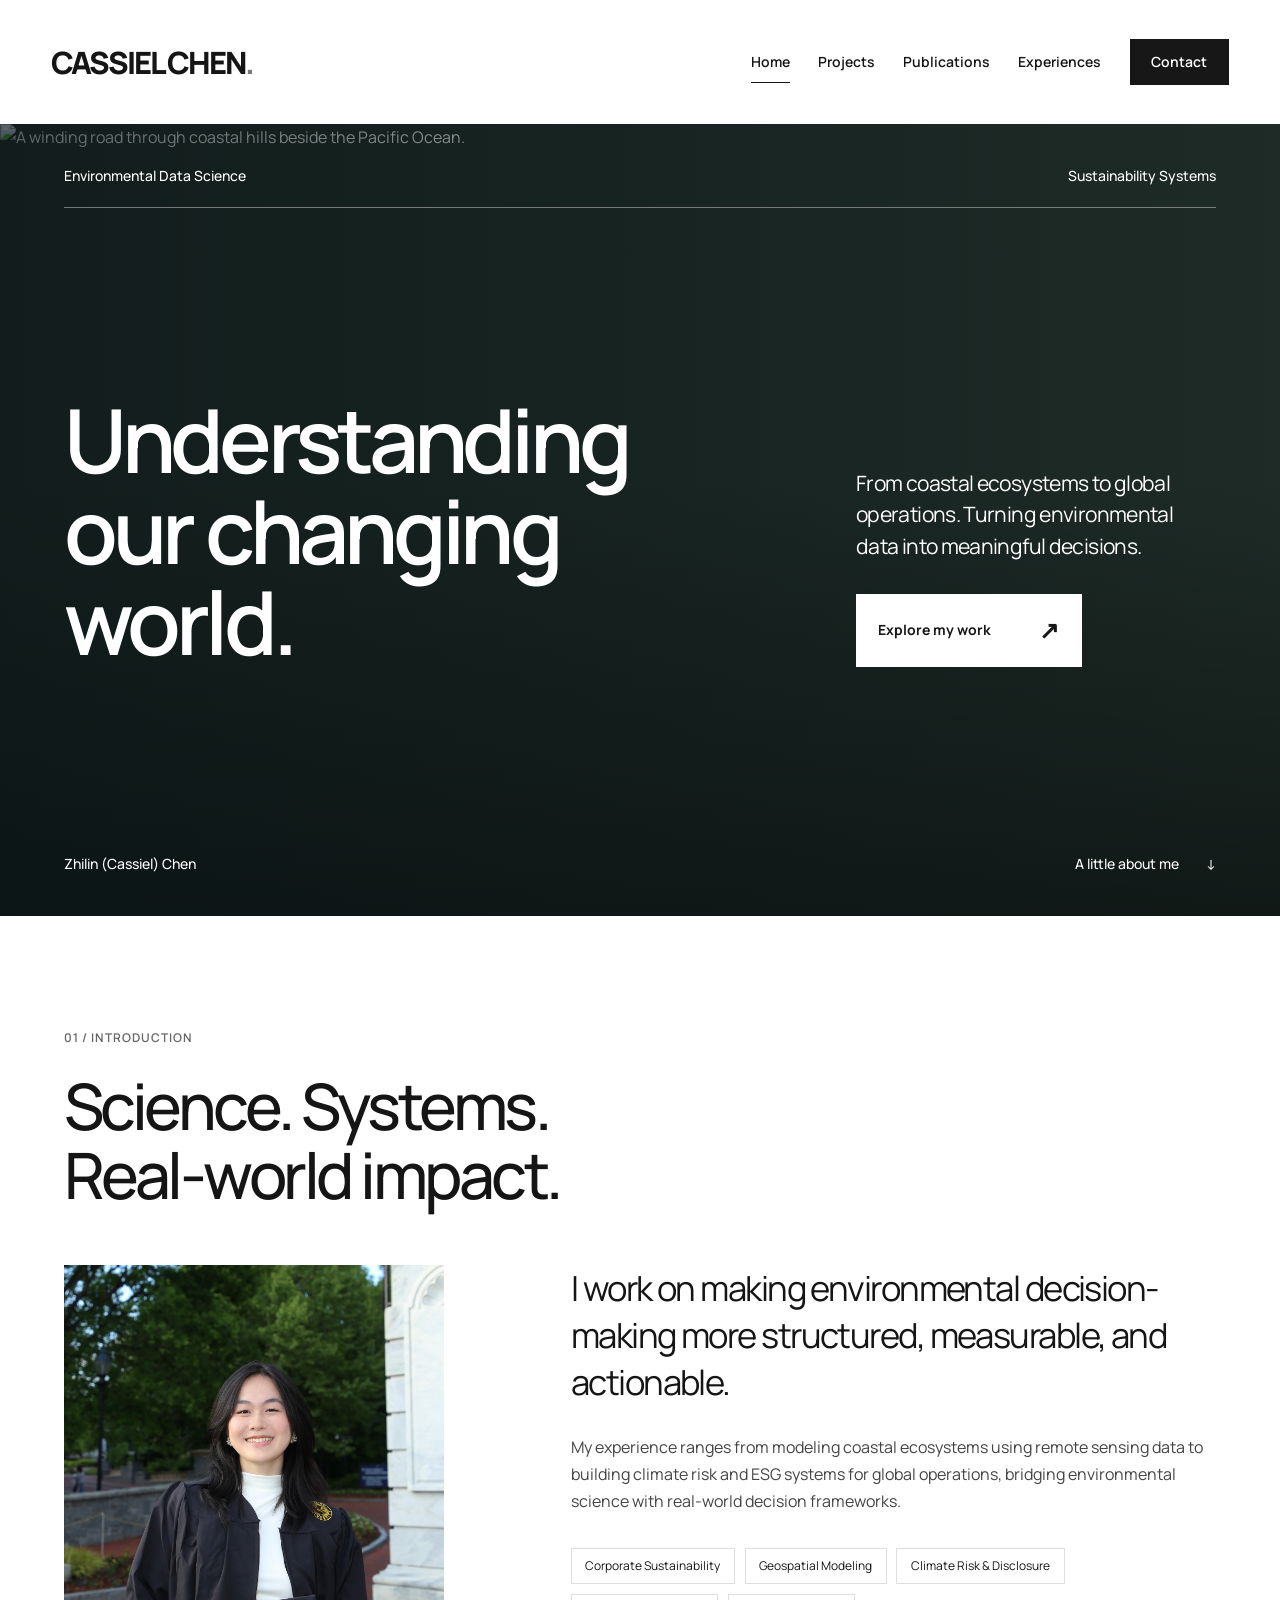
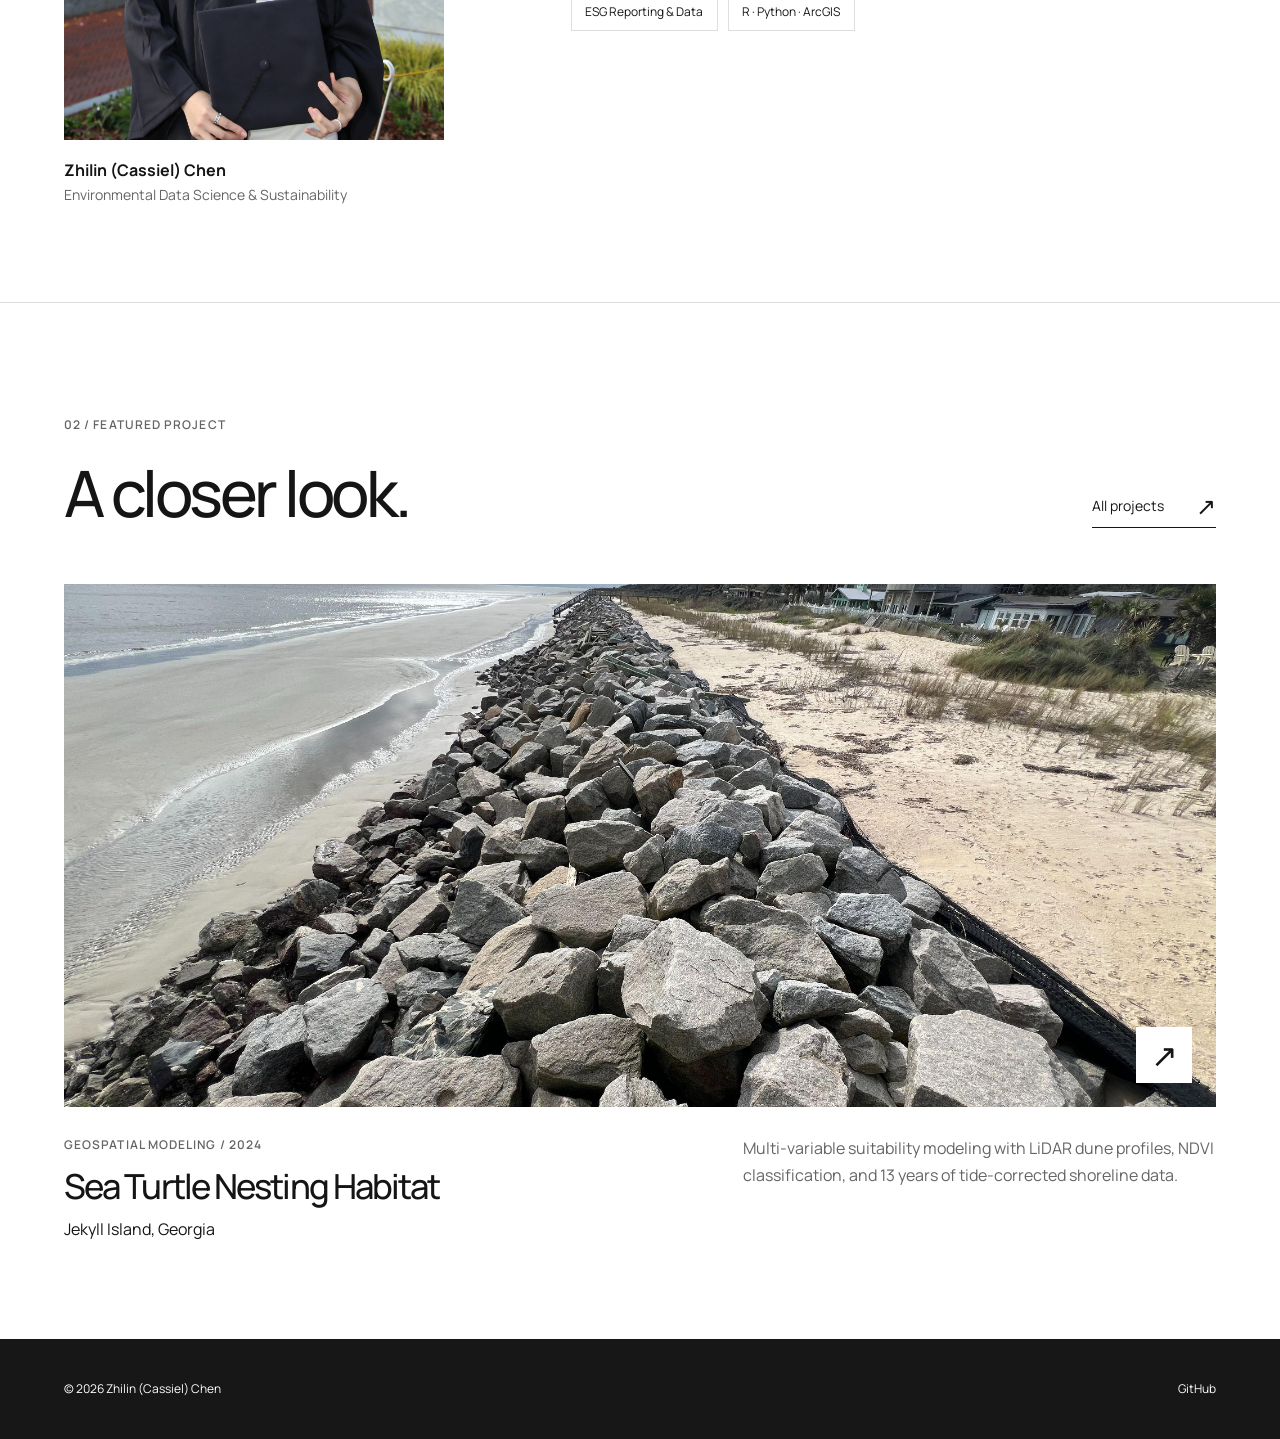
==== commit ec660586: "style change" ====
--- a/index.html
+++ b/index.html
@@ -1,20 +1,21 @@
-<!DOCTYPE html>
-<html lang="en">
-<head>
-  <meta charset="UTF-8" />
-  <meta name="viewport" content="width=device-width, initial-scale=1.0" />
-  <title>Zhilin (Cassiel) Chen</title>
-  <meta name="description" content="Environmental Data Scientist &amp; Sustainability Specialist. GIS, remote sensing, ESG systems, machine learning, climate risk." />
-  <link rel="preconnect" href="https://fonts.googleapis.com" />
-  <link rel="preconnect" href="https://fonts.gstatic.com" crossorigin />
-  <link href="https://fonts.googleapis.com/css2?family=EB+Garamond:ital,wght@0,400;0,700;1,400;1,700&display=swap" rel="stylesheet" />
-  <link rel="stylesheet" href="css/style.css" />
-</head>
-<body>
-
-  <!-- Navigation -->
-  <nav class="site-nav">
-    <a href="index.html" class="site-nav__logo">Zhilin (Cassiel) Chen</a>
+<!DOCTYPE html>
+<html lang="en">
+<head>
+  <meta charset="UTF-8" />
+  <meta name="viewport" content="width=device-width, initial-scale=1.0" />
+  <title>Zhilin (Cassiel) Chen</title>
+  <meta name="description" content="Environmental Data Scientist &amp; Sustainability Specialist. GIS, remote sensing, ESG systems, machine learning, climate risk." />
+  <link rel="preconnect" href="https://fonts.googleapis.com" />
+  <link rel="preconnect" href="https://fonts.gstatic.com" crossorigin />
+  <link href="https://fonts.googleapis.com/css2?family=Manrope:wght@400;500;600;700;800&display=swap" rel="stylesheet" />
+  <link rel="stylesheet" href="css/style.css" />
+</head>
+<body>
+
+  <!-- Navigation -->
+  <a class="skip-link" href="#main-content">Skip to content</a>
+  <nav class="site-nav" aria-label="Main navigation">
+    <a href="index.html" class="site-nav__logo" aria-label="Zhilin Cassiel Chen — Home">CASSIEL CHEN<span class="brand-dot" aria-hidden="true">.</span></a>
     <ul class="site-nav__links">
       <li><a href="index.html">Home</a></li>
       <li><a href="projects.html">Projects</a></li>
@@ -22,65 +23,37 @@
       <li><a href="experiences.html">Experiences</a></li>
       <li><a href="contact.html">Contact</a></li>
     </ul>
-  </nav>
-
-  <!-- Main -->
-  <main class="page-wrapper">
-    <div class="home-grid">
-
-      <!-- Left: Text Content -->
-      <div class="home-left">
-        <p class="label home-subtitle">Environmental Data Science &amp;<br>Sustainability Systems</p>
-
-        <h1 class="home-name">
-          Zhilin<br>
-          <span class="name-italic">Cassiel</span><br>
-          Chen
-        </h1>
-
-        <p class="home-bio">
-          I work on making environmental decision-making more structured, 
-          measurable, and actionable. My experience ranges from modeling 
-          coastal ecosystems using remote sensing data to building climate 
-          risk and ESG systems for global operations, bridging environmental 
-          science with real-world decision frameworks.
-        </p>
-
-        <div class="tag-list">
-          <span class="tag">Corporate Sustainability</span>
-          <span class="tag">Geospatial Modeling</span>
-          <span class="tag">Climate Risk &amp; Disclosure</span>
-          <span class="tag">ESG Reporting &amp; Data</span>
-          <span class="tag">R · Python · ArcGIS</span>
-        </div>
-      </div>
-
-      <!-- Right: Stats + Featured Project -->
-      <div class="home-right">
-
-        <figure class="home-portrait">
-          <img src="assets/home/home-portrait.jpg" alt="Portrait of Zhilin Cassiel Chen in graduation attire." />
-        </figure>
-
-        
-        <p class="label featured-label">Featured Project</p>
-        <a href="projects/sea-turtle.html" class="featured-card">
-          <p class="label">Geospatial Modeling</p>
-          <h3>Sea Turtle Nesting Habitat — Jekyll Island</h3>
-          <p>Multi-variable suitability model integrating LiDAR dune profiles,
-             NDVI classification, and 13 years of tide-corrected shoreline data.</p>
-        </a>
-
-      </div>
-    </div>
-  </main>
-
-  <!-- Footer -->
-  <footer class="site-footer">
-    <p>&copy; 2026 Zhilin (Cassiel) Chen</p>
-    <a href="https://github.com/zche124" target="_blank" rel="noopener">GitHub</a>
-  </footer>
-
-  <script src="js/main.js"></script>
-</body>
-</html>
+  </nav>
+
+  <main id="main-content">
+    <section class="editorial-hero" aria-labelledby="hero-title">
+      <img class="editorial-hero__image" src="assets/contact/contact-background.png" alt="A winding road through coastal hills beside the Pacific Ocean." fetchpriority="high" />
+      <div class="editorial-hero__top"><span>Environmental Data Science</span><span>Sustainability Systems</span></div>
+      <div class="editorial-hero__content">
+        <h1 id="hero-title">Understanding<br>our changing<br>world.</h1>
+        <div class="editorial-hero__aside"><p>From coastal ecosystems to global operations. Turning environmental data into meaningful decisions.</p><a class="button-light" href="projects.html">Explore my work <span aria-hidden="true">↗</span></a></div>
+      </div>
+      <div class="editorial-hero__bottom"><span>Zhilin (Cassiel) Chen</span><a href="#introduction">A little about me <span aria-hidden="true">↓</span></a></div>
+    </section>
+    <section class="intro-section page-wrapper" id="introduction" aria-labelledby="intro-title">
+      <div class="section-heading"><p class="label">01 / Introduction</p><h2 id="intro-title">Science. Systems.<br>Real-world impact.</h2></div>
+      <div class="intro-grid">
+        <figure class="intro-portrait"><img src="assets/home/home-portrait.jpg" alt="Zhilin Cassiel Chen in graduation attire." loading="lazy" width="2899" height="3865" /><figcaption>Zhilin (Cassiel) Chen<br><span>Environmental Data Science &amp; Sustainability</span></figcaption></figure>
+        <div class="intro-copy"><p class="intro-statement">I work on making environmental decision-making more structured, measurable, and actionable.</p><p>My experience ranges from modeling coastal ecosystems using remote sensing data to building climate risk and ESG systems for global operations, bridging environmental science with real-world decision frameworks.</p><div class="expertise-list"><span>Corporate Sustainability</span><span>Geospatial Modeling</span><span>Climate Risk &amp; Disclosure</span><span>ESG Reporting &amp; Data</span><span>R · Python · ArcGIS</span></div></div>
+      </div>
+    </section>
+    <section class="featured-section page-wrapper" aria-labelledby="featured-title">
+      <div class="section-heading section-heading--split"><div><p class="label">02 / Featured Project</p><h2 id="featured-title">A closer look.</h2></div><a class="text-link" href="projects.html">All projects <span aria-hidden="true">↗</span></a></div>
+      <a class="work-feature" href="projects/sea-turtle.html"><div class="work-feature__image"><img src="assets/sea-turtle/jetty-field-photo.jpg" alt="Coastal field site on Jekyll Island." loading="lazy" width="2048" height="1536" /><span class="work-feature__arrow" aria-hidden="true">↗</span></div><div class="work-feature__caption"><div><p class="label">Geospatial Modeling / 2024</p><h3>Sea Turtle Nesting Habitat</h3><p>Jekyll Island, Georgia</p></div><p>Multi-variable suitability modeling with LiDAR dune profiles, NDVI classification, and 13 years of tide-corrected shoreline data.</p></div></a>
+    </section>
+  </main>
+
+  <!-- Footer -->
+  <footer class="site-footer">
+    <p>&copy; 2026 Zhilin (Cassiel) Chen</p>
+    <a href="https://github.com/zche124" target="_blank" rel="noopener">GitHub</a>
+  </footer>
+
+  <script src="js/main.js"></script>
+</body>
+</html>
--- a/css/style.css
+++ b/css/style.css
@@ -1068,32 +1068,35 @@
 .contact-left {
   padding-right: 4rem;
   border-right: 1px solid var(--border);
-  background: rgba(237, 243, 238, 0.68);
+  background: transparent;
 }
 
 .contact-right {
   padding-left: 4rem;
-  background: rgba(237, 243, 238, 0.76);
-}
-
-.contact-heading {
-  font-family: var(--serif);
-  font-size: clamp(2.8rem, 5vw, 4.5rem);
-  font-weight: 700;
-  line-height: 1.05;
-  letter-spacing: -0.02em;
-  margin-top: 1rem;
-  margin-bottom: 2rem;
-}
-
-.contact-intro {
-  font-family: var(--serif);
-  font-size: 1.0rem;
-  line-height: 1.8;
-  color: var(--text-mid);
-  max-width: 400px;
-  margin-bottom: 3rem;
-}
+  background: transparent;
+}
+
+.contact-heading {
+  font-family: var(--serif);
+  font-size: clamp(2.8rem, 5vw, 4.5rem);
+  font-weight: 700;
+  line-height: 1.05;
+  letter-spacing: -0.02em;
+  margin-top: 1rem;
+  margin-bottom: 2rem;
+  color: #101712;
+  text-shadow: 0 1px 12px rgba(237, 243, 238, 0.38);
+}
+
+.contact-intro {
+  font-family: var(--serif);
+  font-size: 1.0rem;
+  line-height: 1.8;
+  color: #18211b;
+  max-width: 400px;
+  margin-bottom: 3rem;
+  text-shadow: 0 1px 10px rgba(237, 243, 238, 0.3);
+}
 
 .contact-links {
   list-style: none;
@@ -1108,68 +1111,69 @@
   border-bottom: 1px solid var(--border);
 }
 
-.contact-link-label {
-  font-family: var(--mono);
-  font-size: 0.6rem;
-  letter-spacing: 0.14em;
-  text-transform: uppercase;
-  color: var(--text-light);
-  margin-bottom: 0.25rem;
-}
-
-.contact-link-value {
-  font-family: var(--serif);
-  font-size: 1.05rem;
-  color: var(--text);
-  transition: color 0.2s;
-}
-
-.contact-link-value:hover {
-  color: var(--text-light);
-}
+.contact-link-label {
+  font-family: var(--mono);
+  font-size: 0.6rem;
+  letter-spacing: 0.14em;
+  text-transform: uppercase;
+  color: #233228;
+  margin-bottom: 0.25rem;
+}
+
+.contact-link-value {
+  font-family: var(--serif);
+  font-size: 1.05rem;
+  color: #101712;
+  transition: color 0.2s;
+  text-shadow: 0 1px 10px rgba(237, 243, 238, 0.28);
+}
+
+.contact-link-value:hover {
+  color: #2d5a3d;
+}
 
 /* Contact form */
-.contact-form-label {
-  font-family: var(--mono);
-  font-size: 0.62rem;
-  letter-spacing: 0.16em;
-  text-transform: uppercase;
-  color: var(--text-light);
-  margin-bottom: 2rem;
-  padding-bottom: 0.6rem;
-  border-bottom: 1px solid var(--border);
-  display: block;
-}
+.contact-form-label {
+  font-family: var(--mono);
+  font-size: 0.62rem;
+  letter-spacing: 0.16em;
+  text-transform: uppercase;
+  color: #233228;
+  margin-bottom: 2rem;
+  padding-bottom: 0.6rem;
+  border-bottom: 1px solid rgba(35, 50, 40, 0.38);
+  display: block;
+}
 
 .form-group {
   margin-bottom: 1.6rem;
 }
 
-.form-group label {
-  display: block;
-  font-family: var(--mono);
-  font-size: 0.6rem;
-  letter-spacing: 0.13em;
-  text-transform: uppercase;
-  color: var(--text-light);
-  margin-bottom: 0.5rem;
-}
-
-.form-group input,
-.form-group textarea {
-  width: 100%;
-  background: transparent;
-  border: none;
-  border-bottom: 1px solid var(--border);
-  padding: 0.6rem 0;
-  font-family: var(--serif);
-  font-size: 0.95rem;
-  color: var(--text);
-  outline: none;
-  transition: border-color 0.2s;
-  -webkit-appearance: none;
-  border-radius: 0;
-}
+.form-group label {
+  display: block;
+  font-family: var(--mono);
+  font-size: 0.6rem;
+  letter-spacing: 0.13em;
+  text-transform: uppercase;
+  color: #233228;
+  margin-bottom: 0.5rem;
+}
+
+.form-group input,
+.form-group textarea {
+  width: 100%;
+  background: transparent;
+  border: none;
+  border-bottom: 1px solid rgba(16, 23, 18, 0.42);
+  padding: 0.6rem 0;
+  font-family: var(--serif);
+  font-size: 0.95rem;
+  color: #101712;
+  outline: none;
+  transition: border-color 0.2s;
+  -webkit-appearance: none;
+  border-radius: 0;
+}
 
 .form-group input:focus,
 .form-group textarea:focus {
@@ -1201,15 +1205,15 @@
 }
 
 /* Form feedback */
-.form-feedback {
-  display: none;
-  font-family: var(--mono);
-  font-size: 0.65rem;
-  letter-spacing: 0.1em;
-  text-transform: uppercase;
-  color: var(--text-mid);
-  margin-top: 1rem;
-}
+.form-feedback {
+  display: none;
+  font-family: var(--mono);
+  font-size: 0.65rem;
+  letter-spacing: 0.1em;
+  text-transform: uppercase;
+  color: #18211b;
+  margin-top: 1rem;
+}
 
 /* ============================================================
    PAGE HEADER (shared)
@@ -1315,13 +1319,13 @@
     border-right: none;
     border-bottom: 1px solid var(--border);
     padding-bottom: 3rem;
-    background: rgba(237, 243, 238, 0.72);
+    background: transparent;
   }
 
   .contact-right {
     padding-left: 0;
     padding-top: 3rem;
-    background: rgba(237, 243, 238, 0.8);
+    background: transparent;
   }
 
   .project-detail__main {
@@ -1409,3 +1413,151 @@
     letter-spacing: 0.08em;
   }
 }
+
+/* Pixxora-inspired editorial direction. Shared across every portfolio route. */
+:root {
+  --bg: #fff; --bg-card: #f5f5f3; --bg-tag: #fff;
+  --text: #151515; --text-light: #656565; --text-mid: #444;
+  --accent: #151515; --border: #dededb; --border-dark: #a7a7a3;
+  --serif: 'Manrope', Arial, sans-serif; --mono: 'Manrope', Arial, sans-serif;
+}
+body { background: var(--bg); line-height: 1.7; }
+h1, h2, h3 { letter-spacing: -.055em; }
+a, button { -webkit-tap-highlight-color: transparent; }
+a:focus-visible, button:focus-visible, input:focus-visible, textarea:focus-visible { outline: 2px solid #466b99; outline-offset: 5px; }
+.skip-link { position: fixed; left: 1rem; top: -6rem; z-index: 500; background: #fff; padding: .8rem 1.2rem; }
+.skip-link:focus { top: 1rem; }
+.site-nav { position: relative; height: auto; min-height: 124px; padding: 2rem 4%; background: #fff; backdrop-filter: none; border: 0; gap: 2rem; }
+.site-nav__logo { font-size: clamp(1.25rem, 2.4vw, 2rem); font-weight: 800; letter-spacing: -.065em; line-height: 1; white-space: nowrap; }
+.brand-dot { color: #737d71; }
+.site-nav__links { gap: clamp(1rem, 2.2vw, 2.5rem); align-items: center; }
+.site-nav__links a { font-size: .875rem; font-weight: 600; letter-spacing: 0; text-transform: none; color: var(--text); display: inline-block; padding: .5rem 0; }
+.site-nav__links a.active { box-shadow: 0 1px 0 currentColor; }
+.site-nav__links li:last-child a { background: #171717; color: #fff; padding: .7rem 1.35rem; }
+.page-wrapper { max-width: 1440px; padding: 0 5%; }
+.label { font-size: .75rem; font-weight: 600; letter-spacing: .09em; }
+.editorial-hero { min-height: 660px; min-height: min(800px, 88svh); position: relative; isolation: isolate; display: flex; flex-direction: column; justify-content: space-between; color: #fff; padding: 2.5rem 5%; background: #23312b; }
+.editorial-hero__image { position: absolute; inset: 0; width: 100%; height: 100%; object-fit: cover; z-index: -2; }
+.editorial-hero::after { content: ''; position: absolute; inset: 0; background: linear-gradient(90deg, rgba(8,18,20,.65), rgba(8,18,20,.2)), linear-gradient(0deg, rgba(0,0,0,.45), transparent 55%); z-index: -1; }
+.editorial-hero__top, .editorial-hero__bottom { display: flex; justify-content: space-between; gap: 1rem; font-size: .875rem; font-weight: 500; }
+.editorial-hero__top { padding-bottom: 1.2rem; border-bottom: 1px solid #ffffff65; }
+.editorial-hero__content { display: grid; grid-template-columns: 1.65fr 1fr; align-items: end; gap: 3rem; padding: 4rem 0; }
+.editorial-hero h1 { font-size: clamp(3.2rem, 6.9vw, 7rem); line-height: 1.03; font-weight: 600; }
+.editorial-hero__aside { max-width: 360px; justify-self: end; }
+.editorial-hero__aside p { font-size: clamp(1rem, 1.65vw, 1.5rem); line-height: 1.5; margin-bottom: 2rem; letter-spacing: -.03em; }
+.button-light { display: inline-flex; justify-content: space-between; gap: 3rem; align-items: center; background: white; color: #171717; padding: 1rem 1.4rem; font-size: .875rem; font-weight: 700; transition: background .2s; }
+.button-light:hover { background: #e1e7de; }
+.button-light span, .text-link span { font-size: 1.5rem; }
+.editorial-hero__bottom { align-items: center; }
+.editorial-hero__bottom a span { margin-left: 1.5rem; }
+.intro-section, .featured-section { padding-top: 7rem; padding-bottom: 6rem; }
+.section-heading { margin-bottom: 3.5rem; }
+.section-heading .label { margin-bottom: 1.5rem; }
+.section-heading h2 { font-size: clamp(2.5rem, 5vw, 4.75rem); line-height: 1.07; font-weight: 500; }
+.intro-grid { display: grid; grid-template-columns: 1fr 1.6fr; gap: 9%; align-items: start; }
+.intro-portrait { max-width: 380px; }
+.intro-portrait img { width: 100%; height: auto; aspect-ratio: 4 / 5; object-fit: cover; }
+.intro-portrait figcaption { margin-top: 1.1rem; font-weight: 700; line-height: 1.5; }
+.intro-portrait figcaption span { font-size: .875rem; color: var(--text-light); font-weight: 400; }
+.intro-copy > p { max-width: 650px; color: var(--text-mid); }
+.intro-copy .intro-statement { font-size: clamp(1.6rem, 2.7vw, 2.5rem); line-height: 1.35; letter-spacing: -.045em; margin-bottom: 1.8rem; color: var(--text); }
+.expertise-list { display: flex; flex-wrap: wrap; gap: .6rem; margin-top: 2rem; }
+.expertise-list span, .tag { font-size: .75rem; letter-spacing: 0; text-transform: none; padding: .45rem .85rem; background: transparent; border: 1px solid var(--border); }
+.featured-section { border-top: 1px solid var(--border); }
+.section-heading--split { display: flex; align-items: end; justify-content: space-between; gap: 2rem; }
+.text-link { display: inline-flex; align-items: center; gap: 2rem; border-bottom: 1px solid; font-size: .875rem; }
+.work-feature { display: block; }
+.work-feature__image { position: relative; overflow: hidden; background: #eee; }
+.work-feature__image img { width: 100%; height: auto; aspect-ratio: 2.2; object-fit: cover; transition: transform .6s ease; }
+.work-feature:hover img { transform: scale(1.025); }
+.work-feature__arrow { position: absolute; bottom: 1.5rem; right: 1.5rem; background: white; width: 56px; height: 56px; display: grid; place-items: center; font-size: 2rem; }
+.work-feature__caption { display: grid; grid-template-columns: 1.3fr 1fr; gap: 4rem; padding-top: 1.7rem; }
+.work-feature__caption h3 { font-size: clamp(1.5rem, 2.7vw, 2.5rem); line-height: 1.2; font-weight: 500; margin: .6rem 0; }
+.work-feature__caption > p { color: var(--text-light); }
+.projects-header, .page-header, .experience-shell__header { padding-top: 4.5rem; padding-bottom: 3.5rem; }
+.projects-header h1, .page-header h1, .experience-shell__header h1, .contact-heading { font-size: clamp(2.8rem, 7.5vw, 7rem); line-height: 1.07; font-weight: 500; overflow-wrap: anywhere; }
+.projects-list { margin-bottom: 6rem; }
+.project-row { padding: 3.5rem 0; grid-template-columns: 2.5fr 1fr; gap: 5%; }
+.project-row__title { font-size: clamp(1.7rem, 3vw, 2.8rem); font-weight: 500; margin: 1rem 0; }
+.project-row__desc { max-width: 740px; font-size: 1rem; }
+.project-row__year { font-size: .875rem; }
+.project-row__meta::after { content: '↗'; display: block; font-size: 2rem; margin-top: 1.2rem; }
+.experience-shell { padding-top: 0; }
+.experience-shell__header { max-width: 100%; }
+.experience-shell__intro { max-width: 760px; }
+.experience-map-panel, .experience-modal { background: #f5f5f3; }
+.experience-map-panel__viewport { background: #f5f5f3; border-color: var(--border); }
+.experience-pin { min-width: 44px; min-height: 44px; }
+.experience-pin__label { background: white; border-color: var(--border); font-size: .75rem; letter-spacing: 0; }
+.experience-map-panel__image { min-height: 0; }
+.contact-grid { min-height: auto; padding: 4rem 0 7rem; backdrop-filter: none; }
+.contact-heading, .contact-intro, .contact-link-value { text-shadow: none; color: var(--text); }
+.contact-link-label, .contact-form-label, .form-group label, .btn, .form-feedback { font-size: .75rem; letter-spacing: .05em; }
+.form-group input, .form-group textarea { font-size: 1rem; }
+.btn, .project-link-button { background: #171717; color: white; padding: .9rem 1.5rem; border: 1px solid #171717; display: inline-block; font-size: .875rem; letter-spacing: 0; text-transform: none; }
+.btn:hover, .project-link-button:hover { background: #444; color: #fff; }
+.contact-link-value { overflow-wrap: anywhere; }
+.site-footer { padding: 2.5rem 5%; background: #171717; border: 0; }
+.site-footer p, .site-footer a { font-size: .75rem; color: #fff; text-transform: none; letter-spacing: 0; }
+.site-footer a:hover { color: #c5d1bf; }
+.project-detail { display: grid; grid-template-columns: minmax(0, 3fr) minmax(190px, 1fr); gap: 5%; padding: 4rem 0 6rem; }
+.project-detail__main { min-width: 0; }
+.project-breadcrumb { font-size: .875rem; margin-bottom: 2rem; color: var(--text-light); }
+.project-breadcrumb a { text-decoration: underline; text-underline-offset: 4px; }
+.project-detail__title { font-size: clamp(2.3rem, 4.6vw, 4.5rem); line-height: 1.1; font-weight: 500; margin: 1rem 0 1.5rem; }
+.project-detail__lead { font-size: 1.125rem; color: var(--text-mid); }
+.project-hero__meta, .project-card-grid, .project-method-list, .project-findings { display: grid; grid-template-columns: 1fr 1fr; gap: 1.5rem; margin: 2rem 0; }
+.project-hero__meta-item { border-top: 1px solid var(--border); padding-top: 1rem; }
+.project-hero__meta-item .label { display: block; }
+.project-link-row { display: flex; flex-wrap: wrap; gap: .6rem; margin: 2rem 0; }
+.project-section { margin-top: 3.5rem; }
+.project-section h2, .project-detail__body > h2 { font-size: 2rem; line-height: 1.2; font-weight: 500; margin: 2.5rem 0 1rem; }
+.project-section h3 { font-size: 1.25rem; line-height: 1.4; margin-bottom: .75rem; }
+.project-section p, .project-detail__body > p { margin-bottom: 1rem; }
+.project-section ul, .project-section ol, .project-detail__body > ul { padding-left: 1.3rem; }
+.project-card, .project-method-item, .project-finding { padding: 1.5rem; background: var(--bg-card); }
+.project-visual { margin: 2rem 0; }
+.project-visual img { width: 100%; height: auto; }
+.project-visual figcaption { color: var(--text-light); font-size: .875rem; padding-top: .7rem; }
+.sidebar-section { border-top: 1px solid var(--border); padding: 1.25rem 0; }
+.sidebar-section h3 { font-size: .875rem; margin-bottom: .75rem; }
+.sidebar-meta, .sidebar-section li { font-size: .875rem; color: var(--text-mid); }
+.sidebar-section ul { padding-left: 1.2rem; }
+@media(max-width: 900px) {
+  .site-nav { flex-wrap: wrap; min-height: auto; padding: 1.7rem 5%; gap: 1.2rem; }
+  .site-nav__links { flex-wrap: wrap; gap: .5rem 1.3rem; }
+  .editorial-hero { min-height: 680px; }
+  .editorial-hero__content { grid-template-columns: 1fr; gap: 2rem; }
+  .editorial-hero__aside { max-width: 450px; justify-self: start; }
+  .editorial-hero__aside p { font-size: 1.125rem; margin-bottom: 1.3rem; }
+  .intro-grid { gap: 6%; grid-template-columns: 1fr 1.4fr; }
+  .intro-section, .featured-section { padding-top: 4rem; padding-bottom: 4rem; }
+  .project-detail { grid-template-columns: 1fr; }
+  .project-detail__sidebar { padding-left: 0; }
+  .contact-grid { grid-template-columns: 1fr; }
+}
+@media(max-width: 600px) {
+  .site-nav__logo { font-size: 1.6rem; }
+  .site-nav__links { width: 100%; justify-content: space-between; gap: .4rem .7rem; }
+  .site-nav__links a { font-size: .75rem; }
+  .site-nav__links li:last-child a { padding: .45rem .6rem; }
+  .editorial-hero { padding: 1.5rem 5%; min-height: 700px; }
+  .editorial-hero h1 { font-size: clamp(2.6rem, 10vw, 3.7rem); }
+  .editorial-hero__top, .editorial-hero__bottom { font-size: .75rem; }
+  .editorial-hero__top { flex-direction: column; gap: .2rem; }
+  .editorial-hero__content { padding: 3rem 0; }
+  .intro-grid, .work-feature__caption, .project-row, .project-hero__meta, .project-card-grid, .project-method-list, .project-findings { grid-template-columns: 1fr; gap: 2rem; }
+  .intro-portrait { max-width: 100%; }
+  .intro-portrait img { max-height: 500px; object-position: center 30%; }
+  .section-heading--split { align-items: start; flex-direction: column; }
+  .work-feature__image img { aspect-ratio: 1.2; }
+  .project-row__meta { text-align: left; }
+  .project-row__tags { justify-content: flex-start; }
+  .project-row__meta::after { display: none; }
+  .experience-pin__label { font-size: .75rem; }
+  .experience-modal { overflow-y: auto; }
+}
+@media(prefers-reduced-motion: reduce) {
+  html { scroll-behavior: auto; }
+  *, *::before, *::after { transition: none !important; animation: none !important; }
+}
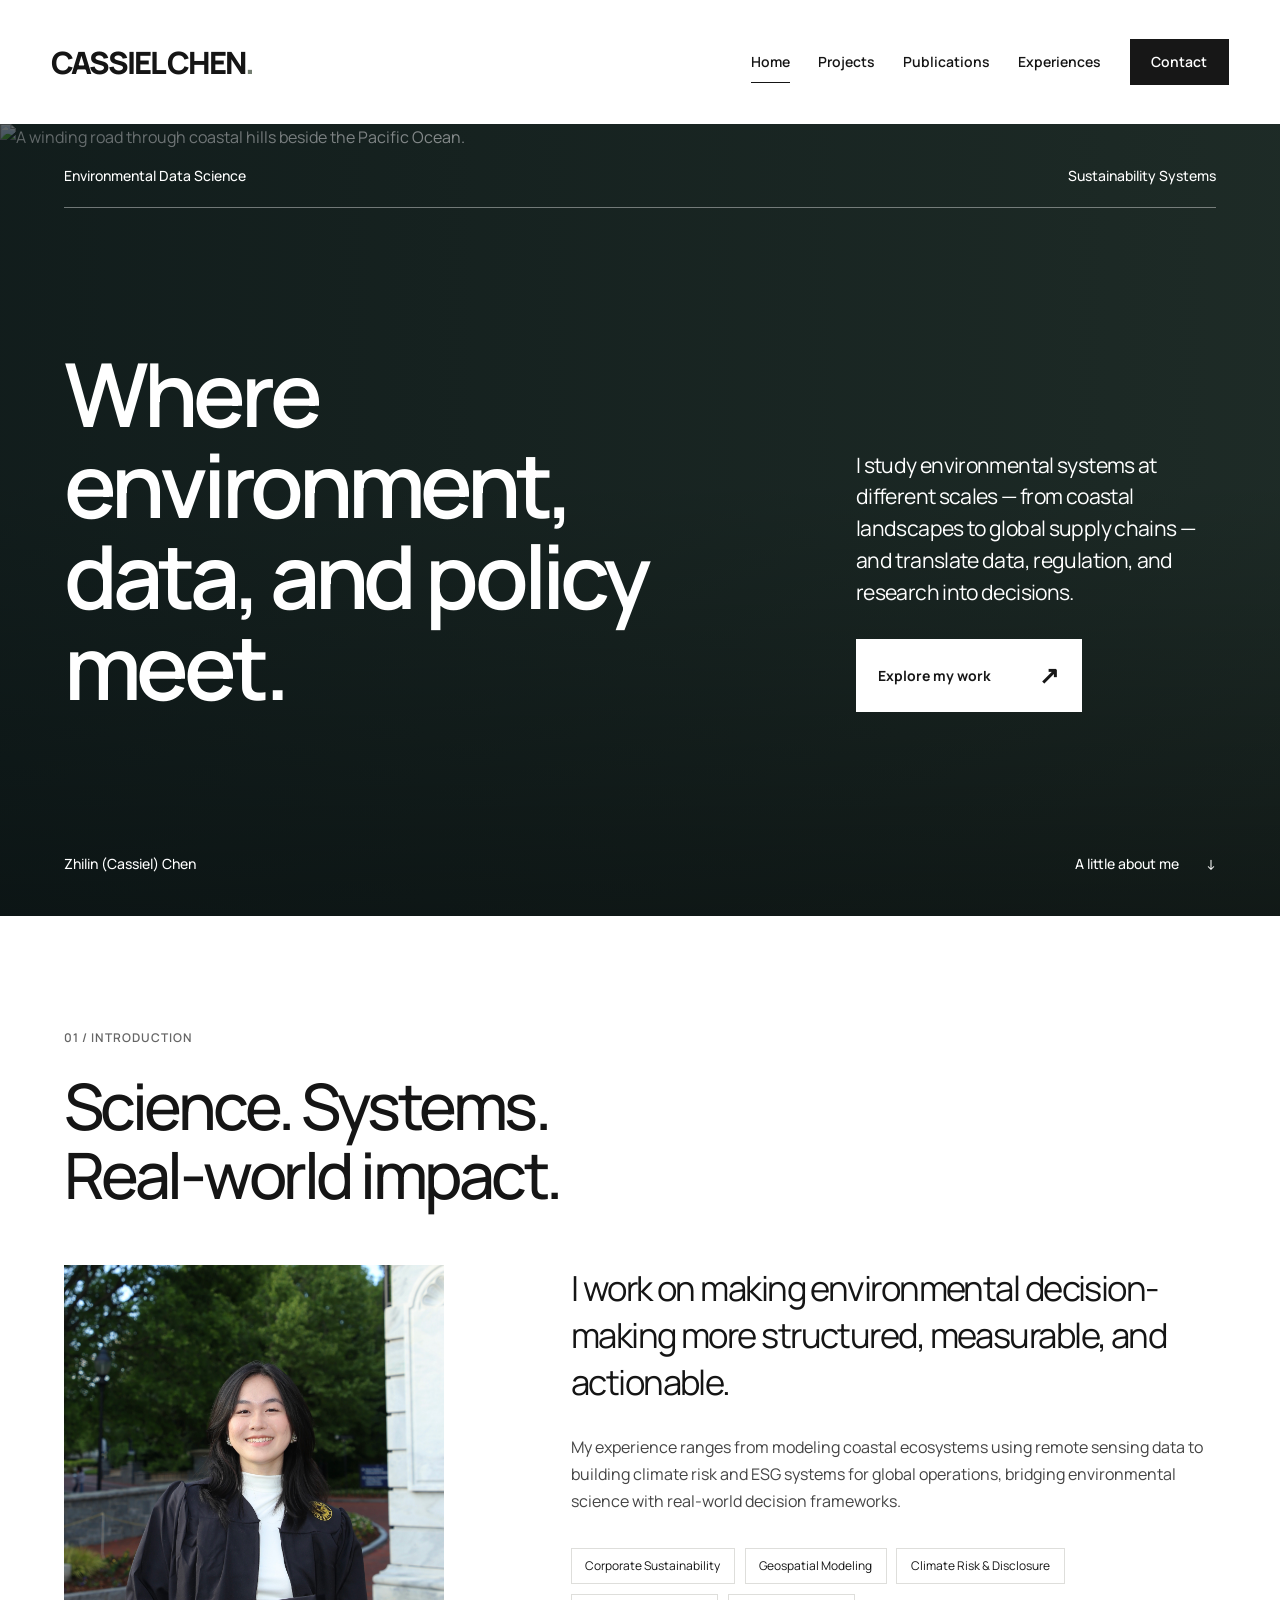
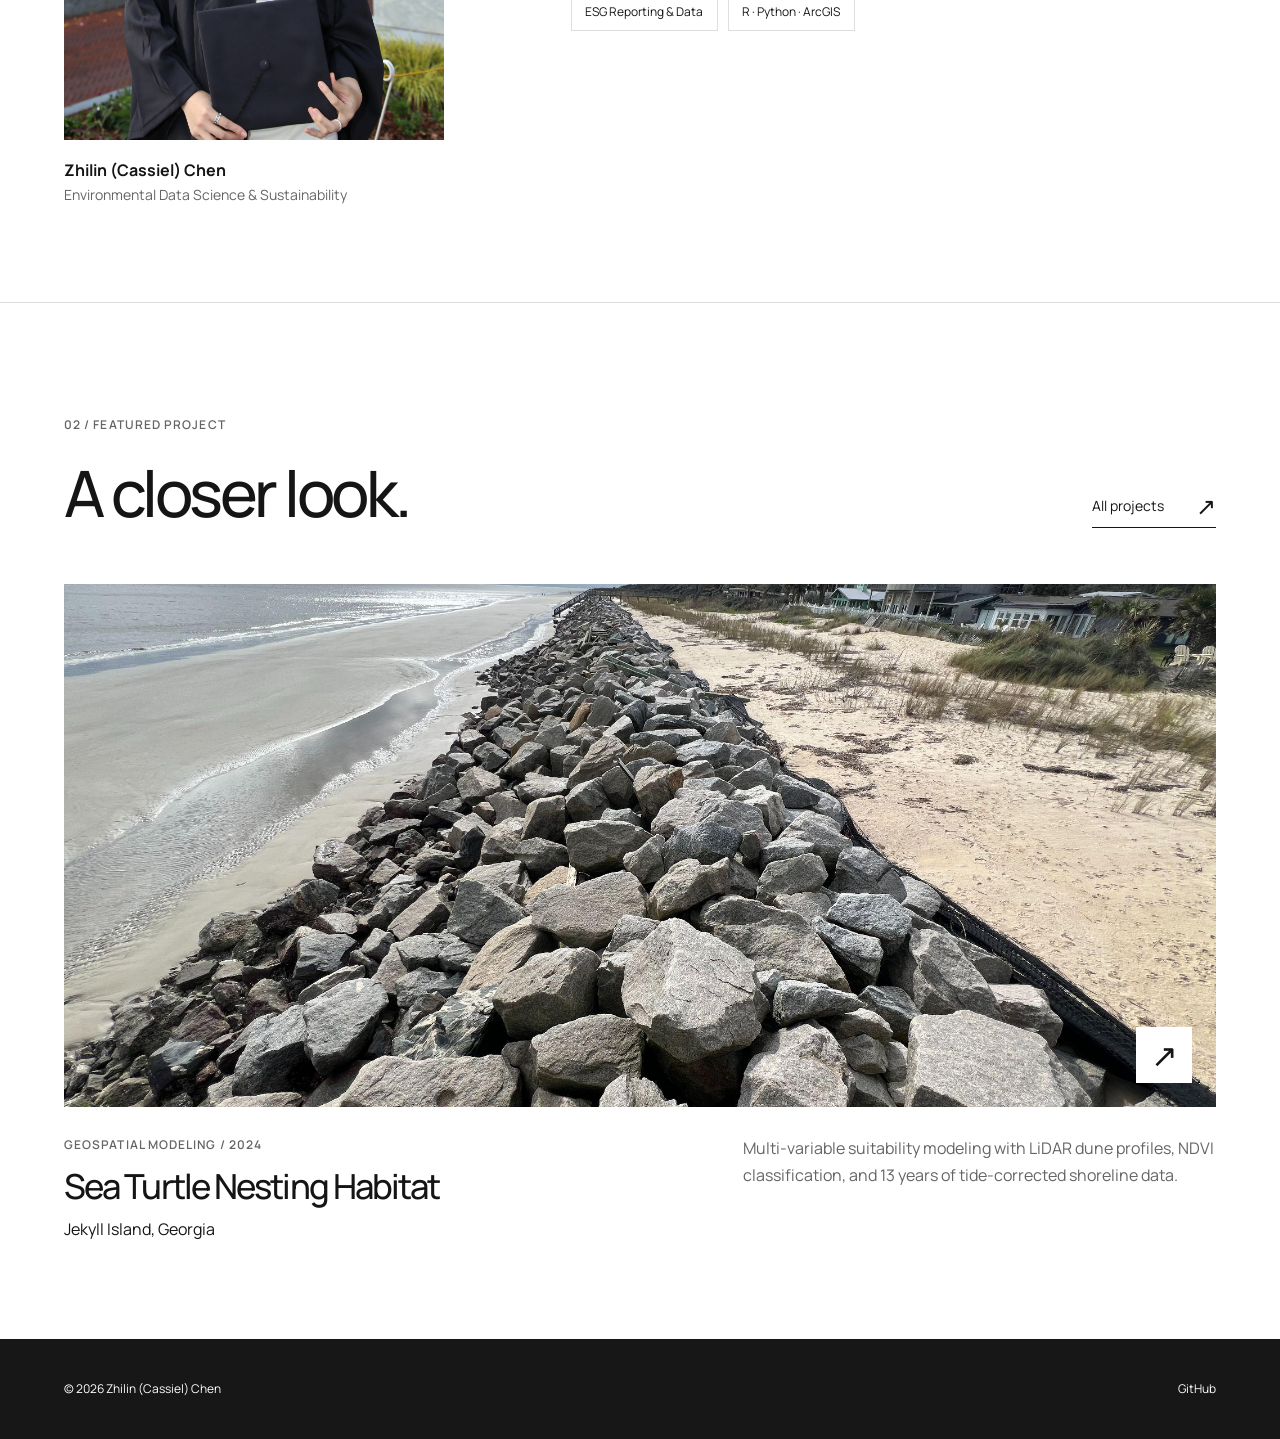
==== commit 378123ee: "Update hero section text in index.html" ====
--- a/index.html
+++ b/index.html
@@ -30,8 +30,8 @@
       <img class="editorial-hero__image" src="assets/contact/contact-background.png" alt="A winding road through coastal hills beside the Pacific Ocean." fetchpriority="high" />
       <div class="editorial-hero__top"><span>Environmental Data Science</span><span>Sustainability Systems</span></div>
       <div class="editorial-hero__content">
-        <h1 id="hero-title">Understanding<br>our changing<br>world.</h1>
-        <div class="editorial-hero__aside"><p>From coastal ecosystems to global operations. Turning environmental data into meaningful decisions.</p><a class="button-light" href="projects.html">Explore my work <span aria-hidden="true">↗</span></a></div>
+        <h1 id="hero-title">Where environment,<br>data, and policy meet.</h1>
+        <div class="editorial-hero__aside"><p>I study environmental systems at different scales — from coastal landscapes to global supply chains — and translate data, regulation, and research into decisions.</p><a class="button-light" href="projects.html">Explore my work <span aria-hidden="true">↗</span></a></div>
       </div>
       <div class="editorial-hero__bottom"><span>Zhilin (Cassiel) Chen</span><a href="#introduction">A little about me <span aria-hidden="true">↓</span></a></div>
     </section>
--- a/css/style.css
+++ b/css/style.css
@@ -1561,3 +1561,28 @@
   html { scroll-behavior: auto; }
   *, *::before, *::after { transition: none !important; animation: none !important; }
 }
+
+/* Geographic field atlas: precise coastlines, quiet monochrome texture. */
+.field-map { padding: 1.5rem; background: #f7f8f5; border: 1px solid #d5d9d1; box-shadow: 0 12px 32px #17171708; }
+.field-map__heading { display: flex; justify-content: space-between; gap: 1rem; padding: .25rem .5rem 1.25rem; font-family: 'Courier New', monospace; font-size: .75rem; text-transform: uppercase; letter-spacing: .12em; color: #535b50; }
+.field-map .experience-map-panel__viewport { background: transparent; border: 0; }
+.field-map .experience-map-panel__frame { aspect-ratio: 1200 / 560; min-width: 900px; }
+.field-map .experience-map-panel__image { filter: none; min-height: 0; object-fit: fill; }
+.field-map .experience-pin { width: 18px; height: 18px; min-width: 0; min-height: 0; display: block; z-index: 1; }
+.field-map .experience-pin:hover, .field-map .experience-pin:focus-visible { z-index: 3; }
+.field-map .experience-pin__dot { position: absolute; width: 12px; height: 12px; left: 3px; top: 3px; background: #222820; border: 2px solid #f7f8f5; box-shadow: 0 0 0 1px #737d71; }
+.field-map .experience-pin__label { position: absolute; top: 27px; left: 50%; transform: translateX(-50%) rotate(-2deg); background: #fdfefa; border: 1px solid #626c5e; padding: .65rem .9rem; font-family: 'Courier New', monospace; font-size: .875rem; font-weight: 400; letter-spacing: .12em; box-shadow: 2px 3px 0 #1717170d; transition: background .2s, color .2s; }
+.field-map .experience-pin::before { content: ''; position: absolute; width: 1px; height: 23px; background: #737d71; top: 9px; left: 9px; }
+.field-map .experience-pin--nantong .experience-pin__label { top: -65px; left: -28px; transform: translateX(-100%) rotate(-2deg); }
+.field-map .experience-pin--nantong::before { top: auto; bottom: 9px; height: 63px; transform: rotate(-42deg); transform-origin: bottom; }
+.field-map .experience-pin--shanghai .experience-pin__label { top: 48px; left: 27px; transform: rotate(2deg); }
+.field-map .experience-pin--shanghai::before { height: 54px; transform: rotate(-32deg); transform-origin: top; }
+.field-map .experience-pin--cupertino .experience-pin__label { top: -59px; }
+.field-map .experience-pin--cupertino::before { top: auto; bottom: 9px; height: 30px; }
+.field-map .experience-pin:hover .experience-pin__label, .field-map .experience-pin:focus-visible .experience-pin__label { background: #242b22; color: white; }
+.field-map__note { color: #646d61; font-size: .75rem; padding: 1rem .5rem 0; border-top: 1px solid #dce0d8; }
+@media(max-width: 600px) {
+ .field-map { padding: .75rem; }
+ .field-map__heading { flex-direction: column; gap: .5rem; font-size: .75rem; }
+}
+.field-map .experience-map-panel__frame { width: max(calc(100% * var(--map-zoom, 1)), calc(900px * var(--map-zoom, 1))); }
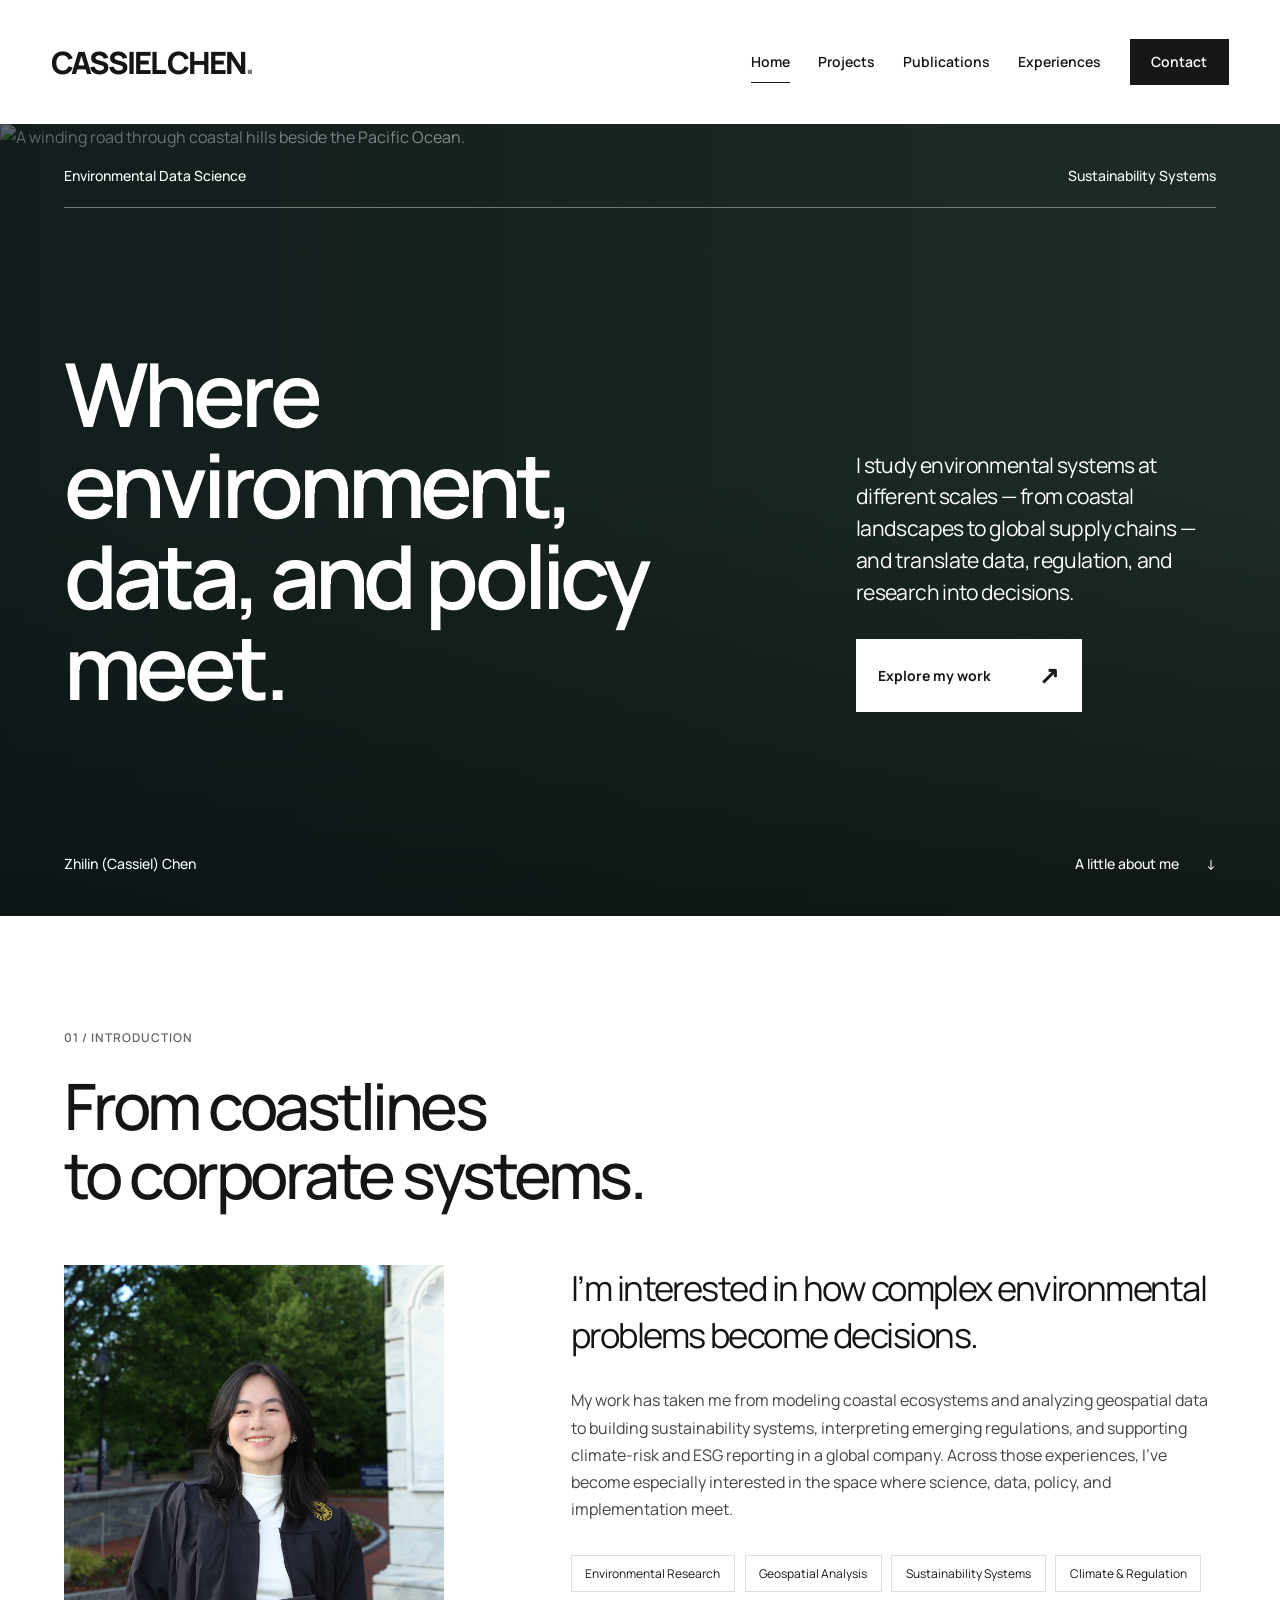
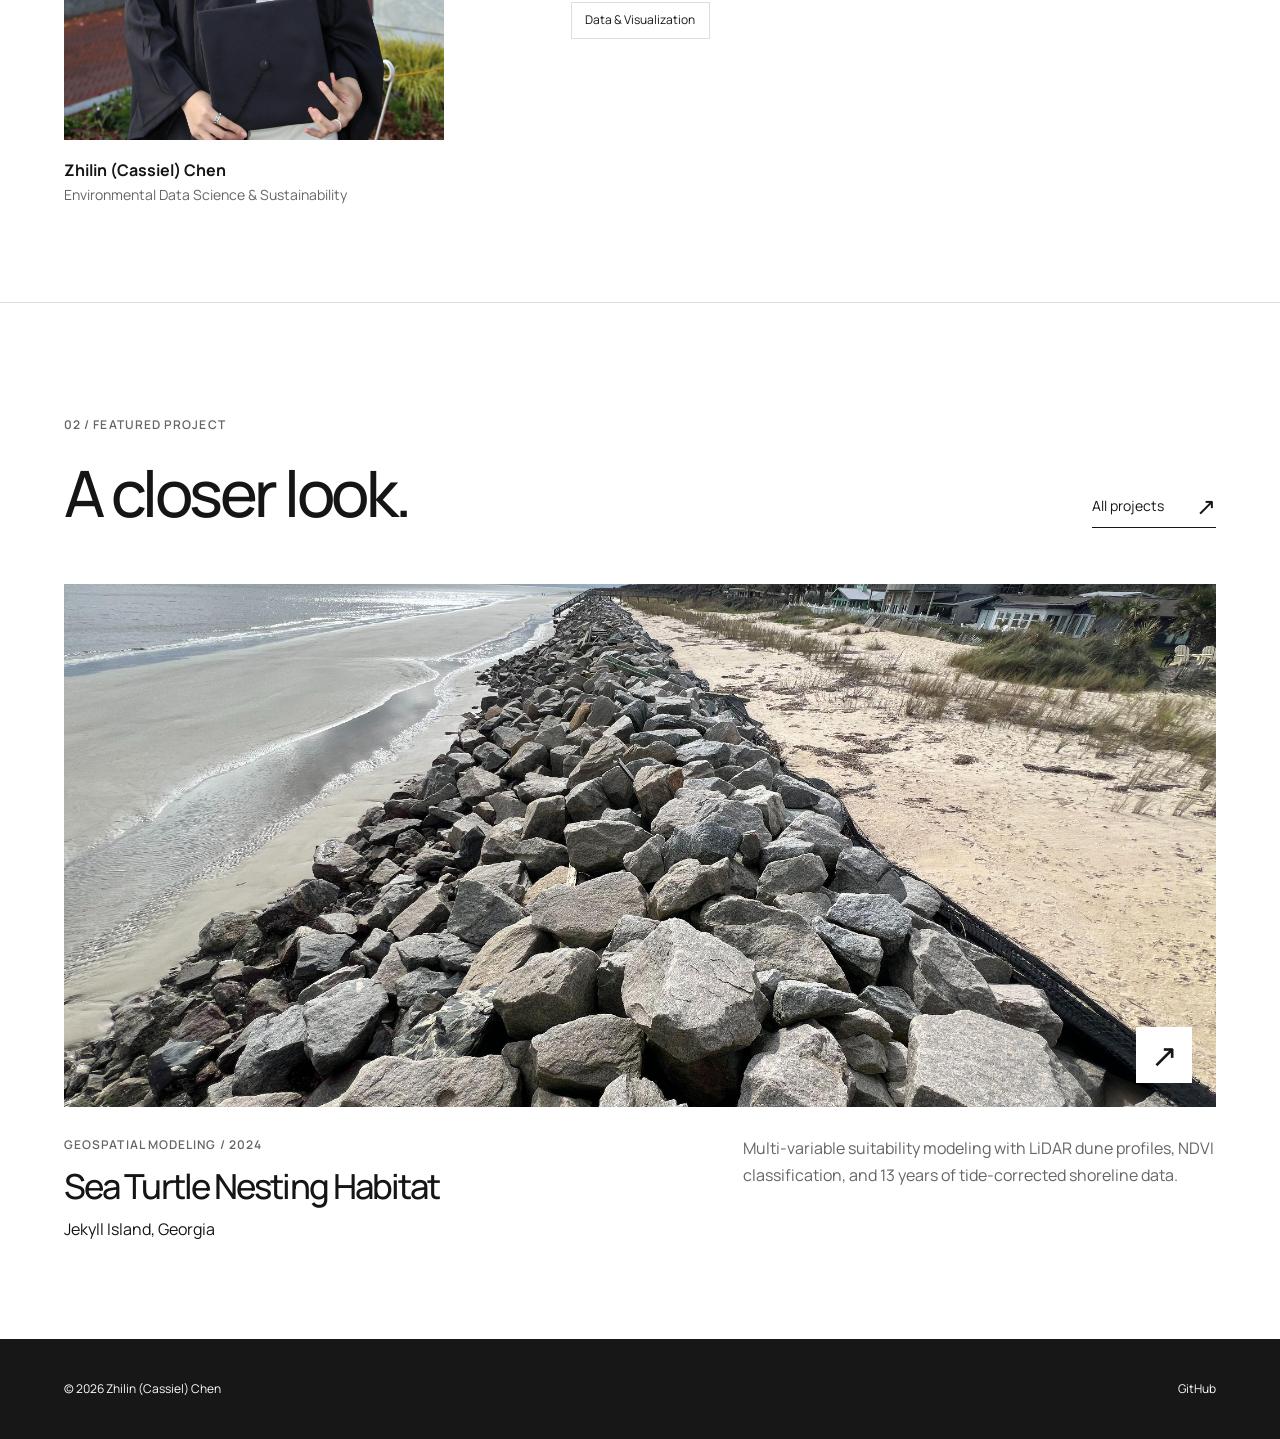
==== commit 9ba4e8ec: "intro update" ====
--- a/index.html
+++ b/index.html
@@ -36,10 +36,10 @@
       <div class="editorial-hero__bottom"><span>Zhilin (Cassiel) Chen</span><a href="#introduction">A little about me <span aria-hidden="true">↓</span></a></div>
     </section>
     <section class="intro-section page-wrapper" id="introduction" aria-labelledby="intro-title">
-      <div class="section-heading"><p class="label">01 / Introduction</p><h2 id="intro-title">Science. Systems.<br>Real-world impact.</h2></div>
+      <div class="section-heading"><p class="label">01 / Introduction</p><h2 id="intro-title">From coastlines<br>to corporate systems.</h2></div>
       <div class="intro-grid">
         <figure class="intro-portrait"><img src="assets/home/home-portrait.jpg" alt="Zhilin Cassiel Chen in graduation attire." loading="lazy" width="2899" height="3865" /><figcaption>Zhilin (Cassiel) Chen<br><span>Environmental Data Science &amp; Sustainability</span></figcaption></figure>
-        <div class="intro-copy"><p class="intro-statement">I work on making environmental decision-making more structured, measurable, and actionable.</p><p>My experience ranges from modeling coastal ecosystems using remote sensing data to building climate risk and ESG systems for global operations, bridging environmental science with real-world decision frameworks.</p><div class="expertise-list"><span>Corporate Sustainability</span><span>Geospatial Modeling</span><span>Climate Risk &amp; Disclosure</span><span>ESG Reporting &amp; Data</span><span>R · Python · ArcGIS</span></div></div>
+        <div class="intro-copy"><p class="intro-statement">I’m interested in how complex environmental problems become decisions.</p><p>My work has taken me from modeling coastal ecosystems and analyzing geospatial data to building sustainability systems, interpreting emerging regulations, and supporting climate-risk and ESG reporting in a global company. Across those experiences, I’ve become especially interested in the space where science, data, policy, and implementation meet.</p><div class="expertise-list"><span>Environmental Research</span><span>Geospatial Analysis</span><span>Sustainability Systems</span><span>Climate &amp; Regulation</span><span>Data &amp; Visualization</span></div></div>
       </div>
     </section>
     <section class="featured-section page-wrapper" aria-labelledby="featured-title">
--- a/css/style.css
+++ b/css/style.css
@@ -1,15 +1,15 @@
-/* ============================================================
-   ZHILIN (CASSIEL) CHEN — PORTFOLIO
-   style.css
-   ============================================================ */
-
-/* --- Reset & Base ----------------------------------------- */
-*, *::before, *::after {
-  box-sizing: border-box;
-  margin: 0;
-  padding: 0;
-}
-
+/* ============================================================
+   ZHILIN (CASSIEL) CHEN — PORTFOLIO
+   style.css
+   ============================================================ */
+
+/* --- Reset & Base ----------------------------------------- */
+*, *::before, *::after {
+  box-sizing: border-box;
+  margin: 0;
+  padding: 0;
+}
+
 :root {
   --bg:          #edf3ee;
   --bg-card:     #e2ebe4;
@@ -20,16 +20,16 @@
   --accent:      #2d5a3d;
   --border:      #c3d2c6;
   --border-dark: #93a896;
-
-  --serif:  'EB Garamond', Georgia, 'Times New Roman', serif;
-  --mono:   'Courier New', Courier, monospace;
-}
-
-html {
-  font-size: 16px;
-  scroll-behavior: smooth;
-}
-
+
+  --serif:  'EB Garamond', Georgia, 'Times New Roman', serif;
+  --mono:   'Courier New', Courier, monospace;
+}
+
+html {
+  font-size: 16px;
+  scroll-behavior: smooth;
+}
+
 body {
   background-color: var(--bg);
   background-image:
@@ -43,32 +43,32 @@
   font-size: 1rem;
   line-height: 1.65;
   -webkit-font-smoothing: antialiased;
-}
-
-a {
-  color: inherit;
-  text-decoration: none;
-}
-
-img {
-  display: block;
-  max-width: 100%;
-}
-
-/* --- Typography helpers ----------------------------------- */
-.label {
-  font-family: var(--mono);
-  font-size: 0.65rem;
-  letter-spacing: 0.14em;
-  text-transform: uppercase;
-  color: var(--text-light);
-}
-
-.label--dark {
-  color: var(--text-mid);
-}
-
-/* --- Navigation ------------------------------------------- */
+}
+
+a {
+  color: inherit;
+  text-decoration: none;
+}
+
+img {
+  display: block;
+  max-width: 100%;
+}
+
+/* --- Typography helpers ----------------------------------- */
+.label {
+  font-family: var(--mono);
+  font-size: 0.65rem;
+  letter-spacing: 0.14em;
+  text-transform: uppercase;
+  color: var(--text-light);
+}
+
+.label--dark {
+  color: var(--text-mid);
+}
+
+/* --- Navigation ------------------------------------------- */
 .site-nav {
   position: sticky;
   top: 0;
@@ -78,101 +78,101 @@
   border-bottom: 1px solid var(--border);
   padding: 0 3rem;
   height: 52px;
-  display: flex;
-  align-items: center;
-  justify-content: space-between;
-}
-
-.site-nav__logo {
-  font-family: var(--serif);
-  font-size: 0.95rem;
-  font-weight: 400;
-  letter-spacing: 0.01em;
-  color: var(--text);
-}
-
-.site-nav__links {
-  display: flex;
-  gap: 2.5rem;
-  list-style: none;
-}
-
-.site-nav__links a {
-  font-family: var(--mono);
-  font-size: 0.62rem;
-  letter-spacing: 0.16em;
-  text-transform: uppercase;
-  color: var(--text-light);
-  transition: color 0.2s;
-}
-
-.site-nav__links a:hover,
-.site-nav__links a.active {
-  color: var(--text);
-}
-
-/* --- Page Wrapper ----------------------------------------- */
+  display: flex;
+  align-items: center;
+  justify-content: space-between;
+}
+
+.site-nav__logo {
+  font-family: var(--serif);
+  font-size: 0.95rem;
+  font-weight: 400;
+  letter-spacing: 0.01em;
+  color: var(--text);
+}
+
+.site-nav__links {
+  display: flex;
+  gap: 2.5rem;
+  list-style: none;
+}
+
+.site-nav__links a {
+  font-family: var(--mono);
+  font-size: 0.62rem;
+  letter-spacing: 0.16em;
+  text-transform: uppercase;
+  color: var(--text-light);
+  transition: color 0.2s;
+}
+
+.site-nav__links a:hover,
+.site-nav__links a.active {
+  color: var(--text);
+}
+
+/* --- Page Wrapper ----------------------------------------- */
 .page-wrapper {
   max-width: 1200px;
   margin: 0 auto;
   padding: 0 3rem;
 }
-
-/* ============================================================
-   HOME PAGE
-   ============================================================ */
-.home-grid {
-  display: grid;
-  grid-template-columns: 1fr 1fr;
-  gap: 0;
-  min-height: calc(100vh - 52px);
-}
-
-/* Left column */
-.home-left {
-  padding: 5rem 4rem 5rem 0;
-  border-right: 1px solid var(--border);
-  display: flex;
-  flex-direction: column;
-  justify-content: flex-start;
-}
-
-.home-subtitle {
-  margin-bottom: 2rem;
-  line-height: 1.4;
-}
-
-.home-name {
-  font-family: var(--serif);
-  font-size: clamp(3.8rem, 6vw, 5.5rem);
-  font-weight: 700;
-  line-height: 1.0;
-  letter-spacing: -0.02em;
-  margin-bottom: 2.4rem;
-}
-
-.home-name .name-italic {
-  font-weight: 400;
-  font-style: italic;
-  color: var(--accent);
-}
-
-.home-bio {
-  font-family: var(--serif);
-  font-size: 1.0rem;
-  line-height: 1.75;
-  color: var(--text-mid);
-  max-width: 380px;
-  margin-bottom: 3rem;
-}
-
-.tag-list {
-  display: flex;
-  flex-wrap: wrap;
-  gap: 0.5rem;
-  max-width: 380px;
-}
-
+
+/* ============================================================
+   HOME PAGE
+   ============================================================ */
+.home-grid {
+  display: grid;
+  grid-template-columns: 1fr 1fr;
+  gap: 0;
+  min-height: calc(100vh - 52px);
+}
+
+/* Left column */
+.home-left {
+  padding: 5rem 4rem 5rem 0;
+  border-right: 1px solid var(--border);
+  display: flex;
+  flex-direction: column;
+  justify-content: flex-start;
+}
+
+.home-subtitle {
+  margin-bottom: 2rem;
+  line-height: 1.4;
+}
+
+.home-name {
+  font-family: var(--serif);
+  font-size: clamp(3.8rem, 6vw, 5.5rem);
+  font-weight: 700;
+  line-height: 1.0;
+  letter-spacing: -0.02em;
+  margin-bottom: 2.4rem;
+}
+
+.home-name .name-italic {
+  font-weight: 400;
+  font-style: italic;
+  color: var(--accent);
+}
+
+.home-bio {
+  font-family: var(--serif);
+  font-size: 1.0rem;
+  line-height: 1.75;
+  color: var(--text-mid);
+  max-width: 380px;
+  margin-bottom: 3rem;
+}
+
+.tag-list {
+  display: flex;
+  flex-wrap: wrap;
+  gap: 0.5rem;
+  max-width: 380px;
+}
+
 .tag {
   font-family: var(--mono);
   font-size: 0.6rem;
@@ -183,7 +183,7 @@
   padding: 0.35rem 0.75rem;
   background: var(--bg-card);
 }
-
+
 /* Right column */
 .home-right {
   padding: 5rem 0 5rem 4rem;
@@ -207,118 +207,118 @@
   object-position: center top;
   display: block;
 }
-
-/* Featured project card */
-.featured-label {
-  margin-bottom: 1rem;
-}
-
-.featured-card {
-  border: 1px solid var(--border);
-  padding: 1.8rem 2rem;
-  background: var(--bg-card);
-  cursor: pointer;
-  transition: border-color 0.2s;
-}
-
-.featured-card:hover {
-  border-color: var(--border-dark);
-}
-
-.featured-card .label {
-  margin-bottom: 0.8rem;
-}
-
-.featured-card h3 {
-  font-family: var(--serif);
-  font-size: 1.45rem;
-  font-weight: 700;
-  line-height: 1.25;
-  margin-bottom: 0.8rem;
-}
-
-.featured-card p {
-  font-family: var(--serif);
-  font-size: 0.9rem;
-  color: var(--text-mid);
-  line-height: 1.65;
-}
-
-/* ============================================================
-   PROJECTS PAGE
-   ============================================================ */
-.projects-header {
-  padding: 4rem 0 3rem;
-  border-bottom: 1px solid var(--border);
-  margin-bottom: 0;
-}
-
-.projects-header h1 {
-  font-family: var(--serif);
-  font-size: clamp(2.5rem, 5vw, 4rem);
-  font-weight: 700;
-  line-height: 1.05;
-  letter-spacing: -0.02em;
-  margin-top: 1rem;
-}
-
+
+/* Featured project card */
+.featured-label {
+  margin-bottom: 1rem;
+}
+
+.featured-card {
+  border: 1px solid var(--border);
+  padding: 1.8rem 2rem;
+  background: var(--bg-card);
+  cursor: pointer;
+  transition: border-color 0.2s;
+}
+
+.featured-card:hover {
+  border-color: var(--border-dark);
+}
+
+.featured-card .label {
+  margin-bottom: 0.8rem;
+}
+
+.featured-card h3 {
+  font-family: var(--serif);
+  font-size: 1.45rem;
+  font-weight: 700;
+  line-height: 1.25;
+  margin-bottom: 0.8rem;
+}
+
+.featured-card p {
+  font-family: var(--serif);
+  font-size: 0.9rem;
+  color: var(--text-mid);
+  line-height: 1.65;
+}
+
+/* ============================================================
+   PROJECTS PAGE
+   ============================================================ */
+.projects-header {
+  padding: 4rem 0 3rem;
+  border-bottom: 1px solid var(--border);
+  margin-bottom: 0;
+}
+
+.projects-header h1 {
+  font-family: var(--serif);
+  font-size: clamp(2.5rem, 5vw, 4rem);
+  font-weight: 700;
+  line-height: 1.05;
+  letter-spacing: -0.02em;
+  margin-top: 1rem;
+}
+
 .projects-list {
   border-bottom: 1px solid var(--border);
 }
-
-.project-row {
-  display: grid;
-  grid-template-columns: 3fr 1fr;
-  gap: 2rem;
-  padding: 2.8rem 0;
-  border-bottom: 1px solid var(--border);
-  align-items: start;
-  cursor: pointer;
-  transition: background 0.15s;
-}
-
-.project-row:last-child {
-  border-bottom: none;
-}
-
-.project-row:hover .project-row__title {
-  text-decoration: underline;
-  text-underline-offset: 3px;
-}
-
-.project-row__category {
-  margin-bottom: 0.6rem;
-}
-
-.project-row__title {
-  font-family: var(--serif);
-  font-size: 1.55rem;
-  font-weight: 700;
-  line-height: 1.2;
-  letter-spacing: -0.01em;
-  margin-bottom: 0.8rem;
-}
-
-.project-row__desc {
-  font-family: var(--serif);
-  font-size: 0.95rem;
-  color: var(--text-mid);
-  line-height: 1.7;
-  max-width: 560px;
-}
-
-.project-row__meta {
-  text-align: right;
-  padding-top: 0.2rem;
-}
-
-.project-row__year {
-  font-family: var(--mono);
-  font-size: 0.65rem;
-  letter-spacing: 0.12em;
-  color: var(--text-light);
-}
-
+
+.project-row {
+  display: grid;
+  grid-template-columns: 3fr 1fr;
+  gap: 2rem;
+  padding: 2.8rem 0;
+  border-bottom: 1px solid var(--border);
+  align-items: start;
+  cursor: pointer;
+  transition: background 0.15s;
+}
+
+.project-row:last-child {
+  border-bottom: none;
+}
+
+.project-row:hover .project-row__title {
+  text-decoration: underline;
+  text-underline-offset: 3px;
+}
+
+.project-row__category {
+  margin-bottom: 0.6rem;
+}
+
+.project-row__title {
+  font-family: var(--serif);
+  font-size: 1.55rem;
+  font-weight: 700;
+  line-height: 1.2;
+  letter-spacing: -0.01em;
+  margin-bottom: 0.8rem;
+}
+
+.project-row__desc {
+  font-family: var(--serif);
+  font-size: 0.95rem;
+  color: var(--text-mid);
+  line-height: 1.7;
+  max-width: 560px;
+}
+
+.project-row__meta {
+  text-align: right;
+  padding-top: 0.2rem;
+}
+
+.project-row__year {
+  font-family: var(--mono);
+  font-size: 0.65rem;
+  letter-spacing: 0.12em;
+  color: var(--text-light);
+}
+
 .project-row__tags {
   display: flex;
   flex-wrap: wrap;
@@ -544,57 +544,57 @@
 .experience-modal-open {
   overflow: hidden;
 }
-
-/* ============================================================
-   PROJECT DETAIL PAGE
-   ============================================================ */
-.project-detail {
-  display: grid;
-  grid-template-columns: 2fr 1fr;
-  gap: 0;
-  padding: 4rem 0 6rem;
-}
-
-.project-detail__main {
-  padding-right: 4rem;
-  border-right: 1px solid var(--border);
-}
-
-.project-detail__sidebar {
-  padding-left: 3rem;
-}
-
-.project-breadcrumb {
-  font-family: var(--mono);
-  font-size: 0.62rem;
-  letter-spacing: 0.14em;
-  text-transform: uppercase;
-  color: var(--text-light);
-  margin-bottom: 2rem;
-}
-
-.project-breadcrumb a:hover {
-  color: var(--text);
-}
-
-.project-breadcrumb span {
-  margin: 0 0.6rem;
-  color: var(--border-dark);
-}
-
-.project-detail__category {
-  margin-bottom: 1rem;
-}
-
-.project-detail__title {
-  font-family: var(--serif);
-  font-size: clamp(2rem, 4vw, 3.2rem);
-  font-weight: 700;
-  line-height: 1.1;
-  letter-spacing: -0.02em;
-  margin-bottom: 2rem;
-}
-
+
+/* ============================================================
+   PROJECT DETAIL PAGE
+   ============================================================ */
+.project-detail {
+  display: grid;
+  grid-template-columns: 2fr 1fr;
+  gap: 0;
+  padding: 4rem 0 6rem;
+}
+
+.project-detail__main {
+  padding-right: 4rem;
+  border-right: 1px solid var(--border);
+}
+
+.project-detail__sidebar {
+  padding-left: 3rem;
+}
+
+.project-breadcrumb {
+  font-family: var(--mono);
+  font-size: 0.62rem;
+  letter-spacing: 0.14em;
+  text-transform: uppercase;
+  color: var(--text-light);
+  margin-bottom: 2rem;
+}
+
+.project-breadcrumb a:hover {
+  color: var(--text);
+}
+
+.project-breadcrumb span {
+  margin: 0 0.6rem;
+  color: var(--border-dark);
+}
+
+.project-detail__category {
+  margin-bottom: 1rem;
+}
+
+.project-detail__title {
+  font-family: var(--serif);
+  font-size: clamp(2rem, 4vw, 3.2rem);
+  font-weight: 700;
+  line-height: 1.1;
+  letter-spacing: -0.02em;
+  margin-bottom: 2rem;
+}
+
 .project-detail__lead {
   font-family: var(--serif);
   font-size: 1.1rem;
@@ -660,28 +660,28 @@
   border-color: var(--accent);
   color: var(--bg);
 }
-
-.project-detail__body h2 {
-  font-family: var(--serif);
-  font-size: 1.25rem;
-  font-weight: 700;
-  margin-top: 2.5rem;
-  margin-bottom: 0.8rem;
-}
-
-.project-detail__body p {
-  font-size: 0.975rem;
-  line-height: 1.75;
-  color: var(--text-mid);
-  margin-bottom: 1.2rem;
-  max-width: 560px;
-}
-
-.project-detail__body ul {
-  padding-left: 1.4rem;
-  margin-bottom: 1.4rem;
-}
-
+
+.project-detail__body h2 {
+  font-family: var(--serif);
+  font-size: 1.25rem;
+  font-weight: 700;
+  margin-top: 2.5rem;
+  margin-bottom: 0.8rem;
+}
+
+.project-detail__body p {
+  font-size: 0.975rem;
+  line-height: 1.75;
+  color: var(--text-mid);
+  margin-bottom: 1.2rem;
+  max-width: 560px;
+}
+
+.project-detail__body ul {
+  padding-left: 1.4rem;
+  margin-bottom: 1.4rem;
+}
+
 .project-detail__body ul li {
   font-size: 0.975rem;
   line-height: 1.75;
@@ -771,18 +771,18 @@
 .sidebar-section {
   margin-bottom: 2.5rem;
 }
-
-.sidebar-section h4 {
-  font-family: var(--mono);
-  font-size: 0.6rem;
-  letter-spacing: 0.15em;
-  text-transform: uppercase;
-  color: var(--text-light);
-  margin-bottom: 0.9rem;
-  padding-bottom: 0.5rem;
-  border-bottom: 1px solid var(--border);
-}
-
+
+.sidebar-section h4 {
+  font-family: var(--mono);
+  font-size: 0.6rem;
+  letter-spacing: 0.15em;
+  text-transform: uppercase;
+  color: var(--text-light);
+  margin-bottom: 0.9rem;
+  padding-bottom: 0.5rem;
+  border-bottom: 1px solid var(--border);
+}
+
 .sidebar-section p,
 .sidebar-section li {
   font-size: 0.88rem;
@@ -797,45 +797,45 @@
 .sidebar-section a:hover {
   color: var(--accent);
 }
-
-.sidebar-section ul {
-  list-style: none;
-  padding: 0;
-}
-
-.sidebar-section ul li {
-  padding: 0.25rem 0;
-  font-family: var(--mono);
-  font-size: 0.7rem;
-  letter-spacing: 0.06em;
-}
-
-.sidebar-meta {
-  font-family: var(--mono);
-  font-size: 0.7rem;
-  letter-spacing: 0.06em;
-  color: var(--text-mid);
-}
-
-/* ============================================================
-   ABOUT PAGE
-   ============================================================ */
-.about-grid {
-  display: grid;
-  grid-template-columns: 1fr 1fr;
-  gap: 0;
-  padding: 5rem 0 6rem;
-}
-
-.about-left {
-  padding-right: 4rem;
-  border-right: 1px solid var(--border);
-}
-
-.about-right {
-  padding-left: 4rem;
-}
-
+
+.sidebar-section ul {
+  list-style: none;
+  padding: 0;
+}
+
+.sidebar-section ul li {
+  padding: 0.25rem 0;
+  font-family: var(--mono);
+  font-size: 0.7rem;
+  letter-spacing: 0.06em;
+}
+
+.sidebar-meta {
+  font-family: var(--mono);
+  font-size: 0.7rem;
+  letter-spacing: 0.06em;
+  color: var(--text-mid);
+}
+
+/* ============================================================
+   ABOUT PAGE
+   ============================================================ */
+.about-grid {
+  display: grid;
+  grid-template-columns: 1fr 1fr;
+  gap: 0;
+  padding: 5rem 0 6rem;
+}
+
+.about-left {
+  padding-right: 4rem;
+  border-right: 1px solid var(--border);
+}
+
+.about-right {
+  padding-left: 4rem;
+}
+
 .about-header-label {
   margin-bottom: 1.2rem;
 }
@@ -957,83 +957,83 @@
 .about-name {
   font-family: var(--serif);
   font-size: clamp(2.8rem, 5vw, 4rem);
-  font-weight: 700;
-  line-height: 1.05;
-  letter-spacing: -0.02em;
-  margin-bottom: 2.5rem;
-}
-
-.about-name em {
-  font-style: italic;
-  color: var(--accent);
-  font-weight: 400;
-}
-
-.about-bio p {
-  font-family: var(--serif);
-  font-size: 1.0rem;
-  line-height: 1.8;
-  color: var(--text-mid);
-  margin-bottom: 1.4rem;
-  max-width: 460px;
-}
-
-.experience-section {
-  margin-bottom: 3rem;
-}
-
-.experience-section h3 {
-  font-family: var(--mono);
-  font-size: 0.62rem;
-  letter-spacing: 0.16em;
-  text-transform: uppercase;
-  color: var(--text-light);
-  margin-bottom: 1.5rem;
-  padding-bottom: 0.6rem;
-  border-bottom: 1px solid var(--border);
-}
-
-.experience-item {
-  padding: 1.4rem 0;
-  border-bottom: 1px solid var(--border);
-}
-
-.experience-item:last-child {
-  border-bottom: none;
-}
-
-.experience-item__header {
-  display: flex;
-  justify-content: space-between;
-  align-items: flex-start;
-  margin-bottom: 0.3rem;
-}
-
-.experience-item__title {
-  font-family: var(--serif);
-  font-size: 1.0rem;
-  font-weight: 700;
-  line-height: 1.3;
-}
-
-.experience-item__date {
-  font-family: var(--mono);
-  font-size: 0.6rem;
-  letter-spacing: 0.1em;
-  color: var(--text-light);
-  white-space: nowrap;
-  padding-top: 0.15rem;
-}
-
-.experience-item__org {
-  font-family: var(--mono);
-  font-size: 0.65rem;
-  letter-spacing: 0.1em;
-  color: var(--text-mid);
-  margin-bottom: 0.6rem;
-  text-transform: uppercase;
-}
-
+  font-weight: 700;
+  line-height: 1.05;
+  letter-spacing: -0.02em;
+  margin-bottom: 2.5rem;
+}
+
+.about-name em {
+  font-style: italic;
+  color: var(--accent);
+  font-weight: 400;
+}
+
+.about-bio p {
+  font-family: var(--serif);
+  font-size: 1.0rem;
+  line-height: 1.8;
+  color: var(--text-mid);
+  margin-bottom: 1.4rem;
+  max-width: 460px;
+}
+
+.experience-section {
+  margin-bottom: 3rem;
+}
+
+.experience-section h3 {
+  font-family: var(--mono);
+  font-size: 0.62rem;
+  letter-spacing: 0.16em;
+  text-transform: uppercase;
+  color: var(--text-light);
+  margin-bottom: 1.5rem;
+  padding-bottom: 0.6rem;
+  border-bottom: 1px solid var(--border);
+}
+
+.experience-item {
+  padding: 1.4rem 0;
+  border-bottom: 1px solid var(--border);
+}
+
+.experience-item:last-child {
+  border-bottom: none;
+}
+
+.experience-item__header {
+  display: flex;
+  justify-content: space-between;
+  align-items: flex-start;
+  margin-bottom: 0.3rem;
+}
+
+.experience-item__title {
+  font-family: var(--serif);
+  font-size: 1.0rem;
+  font-weight: 700;
+  line-height: 1.3;
+}
+
+.experience-item__date {
+  font-family: var(--mono);
+  font-size: 0.6rem;
+  letter-spacing: 0.1em;
+  color: var(--text-light);
+  white-space: nowrap;
+  padding-top: 0.15rem;
+}
+
+.experience-item__org {
+  font-family: var(--mono);
+  font-size: 0.65rem;
+  letter-spacing: 0.1em;
+  color: var(--text-mid);
+  margin-bottom: 0.6rem;
+  text-transform: uppercase;
+}
+
 .experience-item__desc {
   font-size: 0.9rem;
   color: var(--text-light);
@@ -1052,7 +1052,7 @@
 .experience-item__desc--list li:last-child {
   margin-bottom: 0;
 }
-
+
 /* ============================================================
    CONTACT PAGE
    ============================================================ */
@@ -1075,7 +1075,7 @@
   padding-left: 4rem;
   background: transparent;
 }
-
+
 .contact-heading {
   font-family: var(--serif);
   font-size: clamp(2.8rem, 5vw, 4.5rem);
@@ -1097,20 +1097,20 @@
   margin-bottom: 3rem;
   text-shadow: 0 1px 10px rgba(237, 243, 238, 0.3);
 }
-
-.contact-links {
-  list-style: none;
-}
-
-.contact-links li {
-  border-top: 1px solid var(--border);
-  padding: 1.2rem 0;
-}
-
-.contact-links li:last-child {
-  border-bottom: 1px solid var(--border);
-}
-
+
+.contact-links {
+  list-style: none;
+}
+
+.contact-links li {
+  border-top: 1px solid var(--border);
+  padding: 1.2rem 0;
+}
+
+.contact-links li:last-child {
+  border-bottom: 1px solid var(--border);
+}
+
 .contact-link-label {
   font-family: var(--mono);
   font-size: 0.6rem;
@@ -1131,8 +1131,8 @@
 .contact-link-value:hover {
   color: #2d5a3d;
 }
-
-/* Contact form */
+
+/* Contact form */
 .contact-form-label {
   font-family: var(--mono);
   font-size: 0.62rem;
@@ -1144,11 +1144,11 @@
   border-bottom: 1px solid rgba(35, 50, 40, 0.38);
   display: block;
 }
-
-.form-group {
-  margin-bottom: 1.6rem;
-}
-
+
+.form-group {
+  margin-bottom: 1.6rem;
+}
+
 .form-group label {
   display: block;
   font-family: var(--mono);
@@ -1174,37 +1174,37 @@
   -webkit-appearance: none;
   border-radius: 0;
 }
-
-.form-group input:focus,
-.form-group textarea:focus {
-  border-bottom-color: var(--text);
-}
-
-.form-group textarea {
-  resize: vertical;
-  min-height: 120px;
-  line-height: 1.65;
-}
-
-.btn {
-  font-family: var(--mono);
-  font-size: 0.62rem;
-  letter-spacing: 0.16em;
-  text-transform: uppercase;
-  color: var(--text);
-  border: 1px solid var(--border-dark);
-  background: transparent;
-  padding: 0.8rem 2rem;
-  cursor: pointer;
-  transition: background 0.2s, color 0.2s;
-}
-
-.btn:hover {
-  background: var(--text);
-  color: var(--bg);
-}
-
-/* Form feedback */
+
+.form-group input:focus,
+.form-group textarea:focus {
+  border-bottom-color: var(--text);
+}
+
+.form-group textarea {
+  resize: vertical;
+  min-height: 120px;
+  line-height: 1.65;
+}
+
+.btn {
+  font-family: var(--mono);
+  font-size: 0.62rem;
+  letter-spacing: 0.16em;
+  text-transform: uppercase;
+  color: var(--text);
+  border: 1px solid var(--border-dark);
+  background: transparent;
+  padding: 0.8rem 2rem;
+  cursor: pointer;
+  transition: background 0.2s, color 0.2s;
+}
+
+.btn:hover {
+  background: var(--text);
+  color: var(--bg);
+}
+
+/* Form feedback */
 .form-feedback {
   display: none;
   font-family: var(--mono);
@@ -1214,97 +1214,97 @@
   color: #18211b;
   margin-top: 1rem;
 }
-
-/* ============================================================
-   PAGE HEADER (shared)
-   ============================================================ */
-.page-header {
-  padding: 4rem 0 2.5rem;
-  border-bottom: 1px solid var(--border);
-  margin-bottom: 0;
-}
-
-.page-header .label {
-  margin-bottom: 1rem;
-  display: block;
-}
-
-.page-header h1 {
-  font-family: var(--serif);
-  font-size: clamp(2.5rem, 5vw, 4rem);
-  font-weight: 700;
-  letter-spacing: -0.02em;
-  line-height: 1.05;
-}
-
-/* ============================================================
-   FOOTER
-   ============================================================ */
-.site-footer {
-  border-top: 1px solid var(--border);
-  padding: 1.8rem 3rem;
-  display: flex;
-  align-items: center;
-  justify-content: space-between;
-}
-
-.site-footer p,
-.site-footer a {
-  font-family: var(--mono);
-  font-size: 0.6rem;
-  letter-spacing: 0.12em;
-  text-transform: uppercase;
-  color: var(--text-light);
-}
-
-.site-footer a:hover {
-  color: var(--text);
-}
-
-/* ============================================================
-   RESPONSIVE
-   ============================================================ */
-@media (max-width: 900px) {
-  .site-nav {
-    padding: 0 1.5rem;
-  }
-
-  .page-wrapper {
-    padding: 0 1.5rem;
-  }
-
-  .home-grid,
-  .about-grid,
-  .contact-grid,
-  .project-detail {
-    grid-template-columns: 1fr;
-  }
-
-  .home-left {
-    padding: 3rem 0;
-    border-right: none;
-    border-bottom: 1px solid var(--border);
-  }
-
-  .home-right {
-    padding: 3rem 0;
-  }
-
-  .home-bio {
-    max-width: 100%;
-  }
-
-  .tag-list {
-    max-width: 100%;
-  }
-
-  .about-left {
-    padding-right: 0;
-    border-right: none;
-    border-bottom: 1px solid var(--border);
-    padding-bottom: 3rem;
-  }
-
+
+/* ============================================================
+   PAGE HEADER (shared)
+   ============================================================ */
+.page-header {
+  padding: 4rem 0 2.5rem;
+  border-bottom: 1px solid var(--border);
+  margin-bottom: 0;
+}
+
+.page-header .label {
+  margin-bottom: 1rem;
+  display: block;
+}
+
+.page-header h1 {
+  font-family: var(--serif);
+  font-size: clamp(2.5rem, 5vw, 4rem);
+  font-weight: 700;
+  letter-spacing: -0.02em;
+  line-height: 1.05;
+}
+
+/* ============================================================
+   FOOTER
+   ============================================================ */
+.site-footer {
+  border-top: 1px solid var(--border);
+  padding: 1.8rem 3rem;
+  display: flex;
+  align-items: center;
+  justify-content: space-between;
+}
+
+.site-footer p,
+.site-footer a {
+  font-family: var(--mono);
+  font-size: 0.6rem;
+  letter-spacing: 0.12em;
+  text-transform: uppercase;
+  color: var(--text-light);
+}
+
+.site-footer a:hover {
+  color: var(--text);
+}
+
+/* ============================================================
+   RESPONSIVE
+   ============================================================ */
+@media (max-width: 900px) {
+  .site-nav {
+    padding: 0 1.5rem;
+  }
+
+  .page-wrapper {
+    padding: 0 1.5rem;
+  }
+
+  .home-grid,
+  .about-grid,
+  .contact-grid,
+  .project-detail {
+    grid-template-columns: 1fr;
+  }
+
+  .home-left {
+    padding: 3rem 0;
+    border-right: none;
+    border-bottom: 1px solid var(--border);
+  }
+
+  .home-right {
+    padding: 3rem 0;
+  }
+
+  .home-bio {
+    max-width: 100%;
+  }
+
+  .tag-list {
+    max-width: 100%;
+  }
+
+  .about-left {
+    padding-right: 0;
+    border-right: none;
+    border-bottom: 1px solid var(--border);
+    padding-bottom: 3rem;
+  }
+
   .about-right {
     padding-left: 0;
     padding-top: 3rem;
@@ -1327,14 +1327,14 @@
     padding-top: 3rem;
     background: transparent;
   }
-
-  .project-detail__main {
-    padding-right: 0;
-    border-right: none;
-    border-bottom: 1px solid var(--border);
-    padding-bottom: 3rem;
-  }
-
+
+  .project-detail__main {
+    padding-right: 0;
+    border-right: none;
+    border-bottom: 1px solid var(--border);
+    padding-bottom: 3rem;
+  }
+
   .project-detail__sidebar {
     padding-left: 0;
     padding-top: 3rem;
@@ -1369,19 +1369,19 @@
   .project-row__meta {
     text-align: left;
   }
-
-  .project-row__tags {
-    justify-content: flex-start;
-  }
-
-  .site-footer {
-    flex-direction: column;
-    gap: 0.8rem;
-    text-align: center;
-    padding: 1.5rem;
-  }
-}
-
+
+  .project-row__tags {
+    justify-content: flex-start;
+  }
+
+  .site-footer {
+    flex-direction: column;
+    gap: 0.8rem;
+    text-align: center;
+    padding: 1.5rem;
+  }
+}
+
 @media (max-width: 600px) {
   .site-nav__links {
     gap: 1.4rem;
@@ -1564,7 +1564,6 @@
 
 /* Geographic field atlas: precise coastlines, quiet monochrome texture. */
 .field-map { padding: 1.5rem; background: #f7f8f5; border: 1px solid #d5d9d1; box-shadow: 0 12px 32px #17171708; }
-.field-map__heading { display: flex; justify-content: space-between; gap: 1rem; padding: .25rem .5rem 1.25rem; font-family: 'Courier New', monospace; font-size: .75rem; text-transform: uppercase; letter-spacing: .12em; color: #535b50; }
 .field-map .experience-map-panel__viewport { background: transparent; border: 0; }
 .field-map .experience-map-panel__frame { aspect-ratio: 1200 / 560; min-width: 900px; }
 .field-map .experience-map-panel__image { filter: none; min-height: 0; object-fit: fill; }
@@ -1583,6 +1582,159 @@
 .field-map__note { color: #646d61; font-size: .75rem; padding: 1rem .5rem 0; border-top: 1px solid #dce0d8; }
 @media(max-width: 600px) {
  .field-map { padding: .75rem; }
- .field-map__heading { flex-direction: column; gap: .5rem; font-size: .75rem; }
 }
 .field-map .experience-map-panel__frame { width: max(calc(100% * var(--map-zoom, 1)), calc(900px * var(--map-zoom, 1))); }
+
+.field-map .experience-pin--portsmouth .experience-pin__label { top: -64px; left: 28px; transform: rotate(-2deg); }
+.field-map .experience-pin--portsmouth::before { top: auto; bottom: 9px; height: 49px; transform: rotate(35deg); transform-origin: bottom; }
+.experience-modal--text-only { grid-template-columns: 1fr; max-width: 680px; }
+.experience-modal__image-wrap[hidden] { display: none; }
+[data-experience-body] > p + p { margin-top: 1.2rem; }
+
+/* Dematic case study: an editorial system, scoped to this page. */
+.dematic-case { padding-bottom: 6rem; }
+.dematic-case article { min-width: 0; }
+.case-hero { padding: 3rem 0 4rem; }
+.case-hero h1 { font-size: clamp(2.7rem, 6.1vw, 6rem); line-height: 1.06; font-weight: 500; margin: 1.6rem 0 2.3rem; max-width: 1100px; }
+.case-deck { font-size: clamp(1.125rem, 1.8vw, 1.5rem); max-width: 850px; color: var(--text-mid); line-height: 1.6; }
+.case-hero-meta { display: grid; grid-template-columns: 1.3fr 1fr 1fr; gap: 2rem; margin-top: 3.5rem; padding-top: 1.5rem; border-top: 1px solid var(--border); }
+.dematic-case dt { text-transform: uppercase; font-size: .75rem; letter-spacing: .1em; color: var(--text-light); margin-bottom: .6rem; }
+.dematic-case dd { margin: 0; font-size: .875rem; }
+.case-thesis { display: grid; grid-template-columns: 1fr 1.7fr; gap: 8%; border-top: 1px solid var(--text); padding: 4rem 0; }
+.case-thesis h2, .case-synthesis h2 { font-size: clamp(2rem, 3.4vw, 3.4rem); line-height: 1.15; font-weight: 500; }
+.case-prose { max-width: 760px; color: var(--text-mid); }
+.case-prose p + p { margin-top: 1.4rem; }
+.case-prose .thesis-close { font-size: 1.3rem; line-height: 1.6; color: var(--text); letter-spacing: -.025em; }
+.case-confidentiality { border-left: 2px solid #737d71; padding: .3rem 0 .3rem 1.5rem; max-width: 950px; }
+.case-confidentiality p { font-size: .875rem; color: var(--text-mid); margin-top: .65rem; }
+.case-system { margin: 4rem 0 5rem; }
+.case-system > .label { margin-bottom: 1.5rem; }
+.case-system ol { list-style: none; display: grid; grid-template-columns: repeat(6,minmax(0,1fr)); }
+.case-system li { border-top: 1px solid var(--border-dark); position: relative; }
+.case-system li::before { content: ''; width: 5px; height: 5px; position: absolute; top: -3px; left: 0; border-radius: 50%; background: var(--text); }
+.case-system a { display: flex; flex-direction: column; gap: .6rem; padding: 1.2rem .8rem 1.2rem 0; height: 100%; transition: background .2s; }
+.case-system a:hover { background: var(--bg-card); }
+.system-number { font-size: .75rem; color: var(--text-light); }
+.case-system strong { font-size: .875rem; text-transform: uppercase; font-weight: 600; letter-spacing: .03em; }
+.case-system a > span:last-child { font-size: .875rem; color: var(--text-light); line-height: 1.55; }
+.system-return { font-size: .875rem; color: var(--text-light); border-bottom: 1px solid var(--border); padding: 1rem 0; }
+.system-return span { float: right; font-size: 1.2rem; }
+.case-chapter { display: grid; grid-template-columns: 1fr 2.1fr; gap: 6%; padding: 4.5rem 0; border-top: 1px solid var(--border); scroll-margin-top: 2rem; }
+.chapter-heading h2 { font-size: .875rem; letter-spacing: .05em; text-transform: uppercase; font-weight: 500; color: var(--text-light); margin-bottom: 1.7rem; }
+.chapter-heading h3 { font-size: clamp(1.6rem, 2.5vw, 2.5rem); line-height: 1.2; font-weight: 500; }
+.chapter-content { min-width: 0; }
+.case-artifact { margin-top: 2.5rem; padding: 1.6rem; border: 1px solid var(--border); background: #f8f8f6; }
+.artifact-heading { display: flex; flex-wrap: wrap; align-items: center; justify-content: space-between; gap: .65rem; border-bottom: 1px solid var(--border); padding-bottom: 1rem; margin-bottom: 1.5rem; font-size: .75rem; color: var(--text-mid); }
+.artifact-label { padding: .2rem .5rem; border: 1px solid var(--border-dark); text-transform: uppercase; letter-spacing: .06em; }
+.case-artifact h4 { letter-spacing: -.025em; font-weight: 500; font-size: 1rem; line-height: 1.4; }
+.case-artifact .artifact-title { font-size: 1.5rem; max-width: 420px; margin-bottom: 1.5rem; }
+.case-artifact figcaption, .case-impact figcaption { font-size: .75rem; line-height: 1.65; color: var(--text-mid); border-top: 1px solid var(--border); padding-top: 1rem; margin-top: 1.5rem; }
+.dashboard-title p, .chart-caption { font-size: .75rem; color: var(--text-light); margin-top: .3rem; }
+.dashboard-metrics { display: grid; grid-template-columns: repeat(3,minmax(0,1fr)); margin: 1.5rem 0 2rem; border-block: 1px solid var(--border); }
+.dashboard-metrics > div { padding: 1rem .75rem; border-right: 1px solid var(--border); }
+.dashboard-metrics > div:first-child { padding-left: 0; }
+.dashboard-metrics > div:last-child { border: 0; }
+.dashboard-metrics span { font-size: .875rem; }
+.dashboard-metrics strong { display: block; font-size: 2rem; font-weight: 500; letter-spacing: -.05em; line-height: 1.4; }
+.dashboard-metrics small, .dashboard-metrics p { font-size: .75rem; font-weight: 400; letter-spacing: 0; color: var(--text-light); }
+.dashboard-analysis { display: grid; grid-template-columns: 1fr 1fr; gap: 2rem; }
+.case-bars { height: 160px; display: grid; grid-template-columns: repeat(4,1fr); gap: 12px; margin-top: 1rem; }
+.case-bars > div { display: grid; grid-template-rows: 20px 1fr 20px; gap: 4px; font-size: .75rem; text-align: center; }
+.case-bars i { width: 100%; max-width: 32px; justify-self: center; height: var(--bar); align-self: end; background: #737d71; }
+.case-bars small { font-size: .75rem; }
+.sample-regions { margin-top: 1.5rem; }
+.sample-regions > div { display: flex; justify-content: space-between; border-bottom: 1px solid var(--border); padding: .6rem 0; }
+.dematic-case .sample-regions dt { margin: 0; font-size: .875rem; text-transform: none; letter-spacing: 0; }
+.dashboard-logic { font-size: .75rem; border-top: 1px solid var(--border); padding-top: 1rem; margin-top: 1.5rem; display: flex; flex-wrap: wrap; gap: .5rem; }
+.case-flow { list-style: none; counter-reset: stage; }
+.case-flow li { display: grid; grid-template-columns: 24px 1fr 1.8fr; gap: .75rem; padding: 1rem 0; border-bottom: 1px solid var(--border); font-size: .875rem; align-items: baseline; }
+.case-flow li::before { counter-increment: stage; content: '0' counter(stage); font-size: .75rem; color: var(--text-light); }
+.case-flow li p { color: var(--text-light); }
+.feedback-return { display: flex; gap: 1rem; align-items: center; padding-top: 1rem; font-size: .875rem; }
+.feedback-return span:last-child { margin-left: auto; font-size: 1.4rem; }
+.interpret-grid, .risk-grid { display: grid; grid-template-columns: repeat(2,minmax(0,1fr)); gap: 1.5rem; }
+.interpret-grid > div, .risk-grid > div { border-top: 1px solid var(--border); padding-top: 1rem; }
+.interpret-grid h4 { text-transform: uppercase; font-size: .875rem; letter-spacing: .04em; }
+.interpret-grid p, .risk-grid p { font-size: .875rem; color: var(--text-light); margin-top: .7rem; }
+.risk-grid h4 { margin-top: .8rem; font-size: 1.35rem; }
+.case-impact { display: grid; grid-template-columns: .7fr 1.5fr; gap: 1.5rem; margin-top: 3rem; }
+.case-impact strong { display: block; font-size: clamp(2.2rem,4.4vw,4.5rem); letter-spacing: -.06em; font-weight: 500; line-height: 1.15; }
+.case-impact span { display: block; font-size: .875rem; margin-top: .75rem; color: var(--text-mid); }
+.case-impact figcaption { grid-column: 1 / -1; margin-top: 0; }
+.case-synthesis { display: grid; grid-template-columns: 1fr 1fr; gap: 8%; background: #191b18; color: #fff; padding: clamp(1.5rem,4vw,4rem); margin: 3rem 0 5rem; }
+.case-synthesis .label { color: #c2c7bd; margin-bottom: 1rem; }
+.case-synthesis .case-prose { color: #e2e4de; }
+.case-synthesis .synthesis-thesis { font-size: 1.65rem; letter-spacing: -.04em; color: white; line-height: 1.4; }
+.synthesis-verbs { list-style: none; margin-top: 3rem; font-size: clamp(1.6rem,3.3vw,3.4rem); text-transform: uppercase; letter-spacing: -.055em; line-height: 1.3; font-weight: 500; }
+.synthesis-verbs li { border-bottom: 1px solid #474b42; padding: .35rem 0; }
+.synthesis-actions { list-style: none; padding: 1.5rem 0; margin: 1.5rem 0; border-block: 1px solid #474b42; }
+.synthesis-actions li + li { margin-top: .5rem; }
+.case-record h2 { font-size: 2rem; font-weight: 500; margin-bottom: 2rem; }
+.case-record-grid { display: grid; grid-template-columns: repeat(3,minmax(0,1fr)); gap: 2.5rem; margin-bottom: 3rem; }
+.case-record-grid > div { padding-top: 1rem; border-top: 1px solid var(--border); }
+@media(max-width: 1000px) {
+ .case-system ol { grid-template-columns: repeat(3,minmax(0,1fr)); row-gap: 1rem; }
+ .case-chapter { grid-template-columns: 1fr; gap: 2rem; }
+ .chapter-heading h3 { max-width: 700px; }
+ .case-thesis { grid-template-columns: 1fr; gap: 2rem; }
+ .case-synthesis { gap: 5%; }
+}
+@media(max-width: 600px) {
+ .case-hero { padding-top: 2rem; }
+ .case-hero h1 { font-size: clamp(2rem,8.5vw,3.2rem); overflow-wrap: anywhere; }
+ .case-hero-meta, .case-record-grid, .case-synthesis { grid-template-columns: 1fr; gap: 1.5rem; }
+ .case-system ol { grid-template-columns: 1fr; }
+ .case-system li { border-top: 0; border-left: 1px solid var(--border-dark); }
+ .case-system li::before { left: -3px; top: 1.4rem; }
+ .case-system a { padding: .8rem 1.3rem 1.5rem; gap: .2rem; }
+ .case-chapter { padding: 3rem 0; }
+ .case-artifact { padding: 1rem; }
+ .dashboard-metrics { grid-template-columns: 1fr; }
+ .dashboard-metrics > div { padding: .8rem 0; border-right: 0; border-bottom: 1px solid var(--border); }
+ .dashboard-analysis, .interpret-grid, .risk-grid { grid-template-columns: 1fr; }
+ .case-flow li { grid-template-columns: 24px 1fr; }
+ .case-flow li p { grid-column: 2; }
+ .case-impact { grid-template-columns: 1fr; }
+ .case-synthesis .case-prose { margin-top: 1.5rem; }
+ .synthesis-verbs { margin-top: 1.5rem; }
+}
+
+/* Energy dashboard reconstruction: regional sidebar and four annual views. */
+.energy-layout { display: grid; grid-template-columns: 145px minmax(0,1fr); gap: 1.4rem; }
+.energy-sidebar { border-right: 1px solid var(--border); padding-right: 1rem; font-size: .75rem; }
+.energy-filter-note { color: var(--text-light); margin-bottom: 1.2rem; }
+.energy-sidebar h4 { border-block: 1px solid var(--border-dark); padding: .5rem 0; text-transform: uppercase; font-size: .75rem; letter-spacing: .08em; }
+.energy-sidebar ul { list-style: none; margin: .7rem 0 1.4rem; }
+.energy-sidebar li { margin: .45rem 0; }
+.energy-sidebar li::before { content: ''; display: inline-block; width: 7px; height: 7px; border: 1px solid #737d71; margin-right: .4rem; }
+.energy-sidebar .sample-selected::before { background: #737d71; }
+.energy-sidebar ul ul { padding-left: .75rem; margin: .5rem 0; color: var(--text-light); }
+.energy-main { min-width: 0; }
+.energy-charts { display: grid; grid-template-columns: repeat(2,minmax(0,1fr)); gap: 1.7rem 1rem; margin-top: 1.5rem; }
+.energy-chart { min-width: 0; }
+.energy-chart--wide { grid-column: 1 / -1; }
+.energy-chart h4 { display: inline-block; background: #e9ebe6; padding: .4rem .65rem; font-size: .75rem; letter-spacing: 0; }
+.energy-bars { height: 142px; display: grid; grid-template-columns: repeat(5,minmax(0,1fr)); gap: .4rem; margin-top: 1rem; }
+.energy-bars > div { display: grid; grid-template-rows: 18px 1fr 20px; text-align: center; gap: .25rem; font-size: .75rem; }
+.energy-bars i { display: block; height: var(--bar); background: #555f50; align-self: end; }
+.energy-bars > div:nth-child(2) i { background: #242924; }
+.energy-bars > div:nth-child(3) i { background: #777e73; }
+.energy-bars > div:nth-child(4) i { background: #b5bbb0; }
+.energy-bars > div:nth-child(5) i { background: #919b87; }
+.energy-bars small { font-size: .75rem; }
+.energy-chart-region { text-align: center; font-size: .75rem; color: var(--text-light); margin-top: .3rem; }
+.public-report-link { margin: 2rem 0; }
+.public-report-link > span { display: block; font-size: .75rem; color: var(--text-light); margin-top: .7rem; }
+.tcfd-note { margin-top: 2rem; }
+.case-record { padding-top: 3rem; border-top: 1px solid var(--border); }
+@media(min-width: 1001px) and (max-width: 1250px) { .energy-layout { grid-template-columns: 120px minmax(0,1fr); gap: 1rem; } .energy-charts { grid-template-columns: 1fr; } }
+@media(max-width: 700px) {
+ .energy-layout { grid-template-columns: 1fr; }
+ .energy-sidebar { display: none; }
+ .energy-charts { grid-template-columns: 1fr; }
+}
+@media(max-width: 700px) {
+ .energy-sidebar { display: block; border-right: 0; border-bottom: 1px solid var(--border); padding: 0 0 .75rem; }
+ .energy-sidebar > ul { display: flex; flex-wrap: wrap; gap: .4rem 1rem; }
+ .energy-sidebar ul ul { margin-bottom: 0; }
+}
